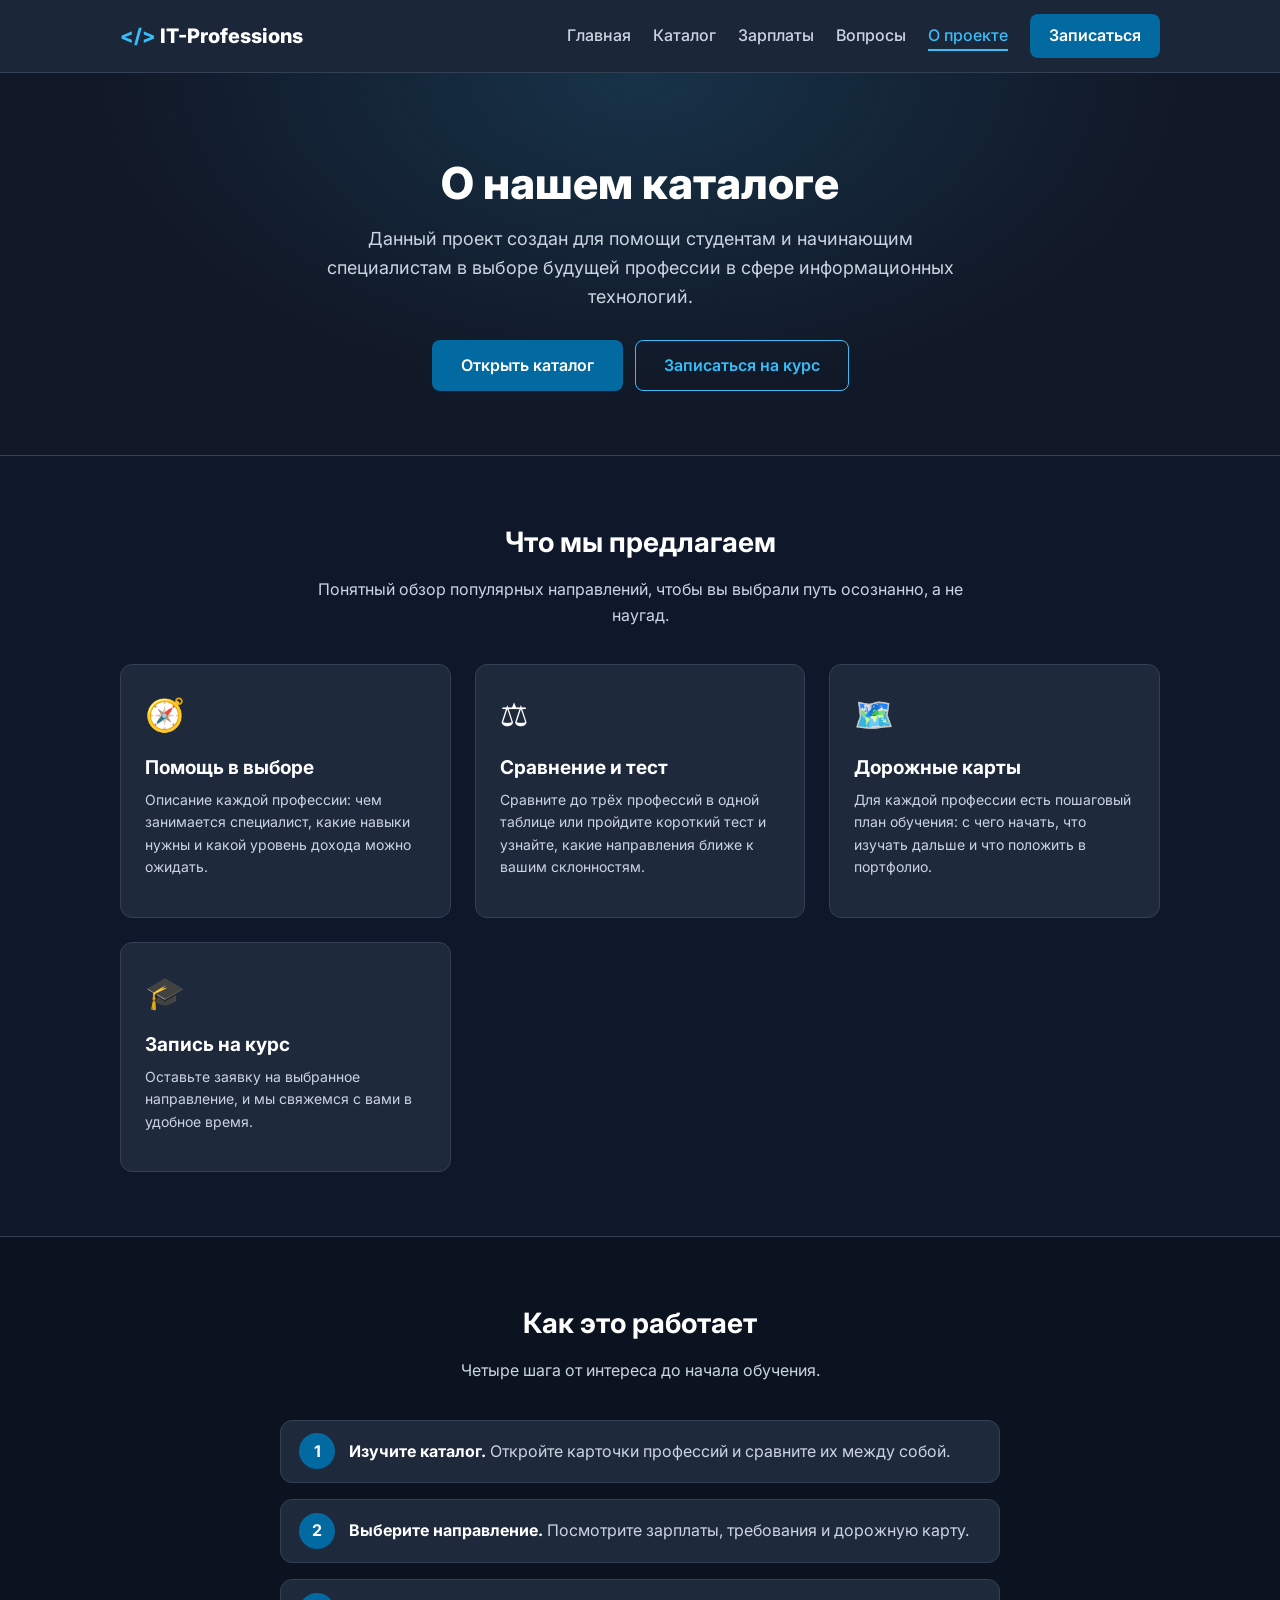
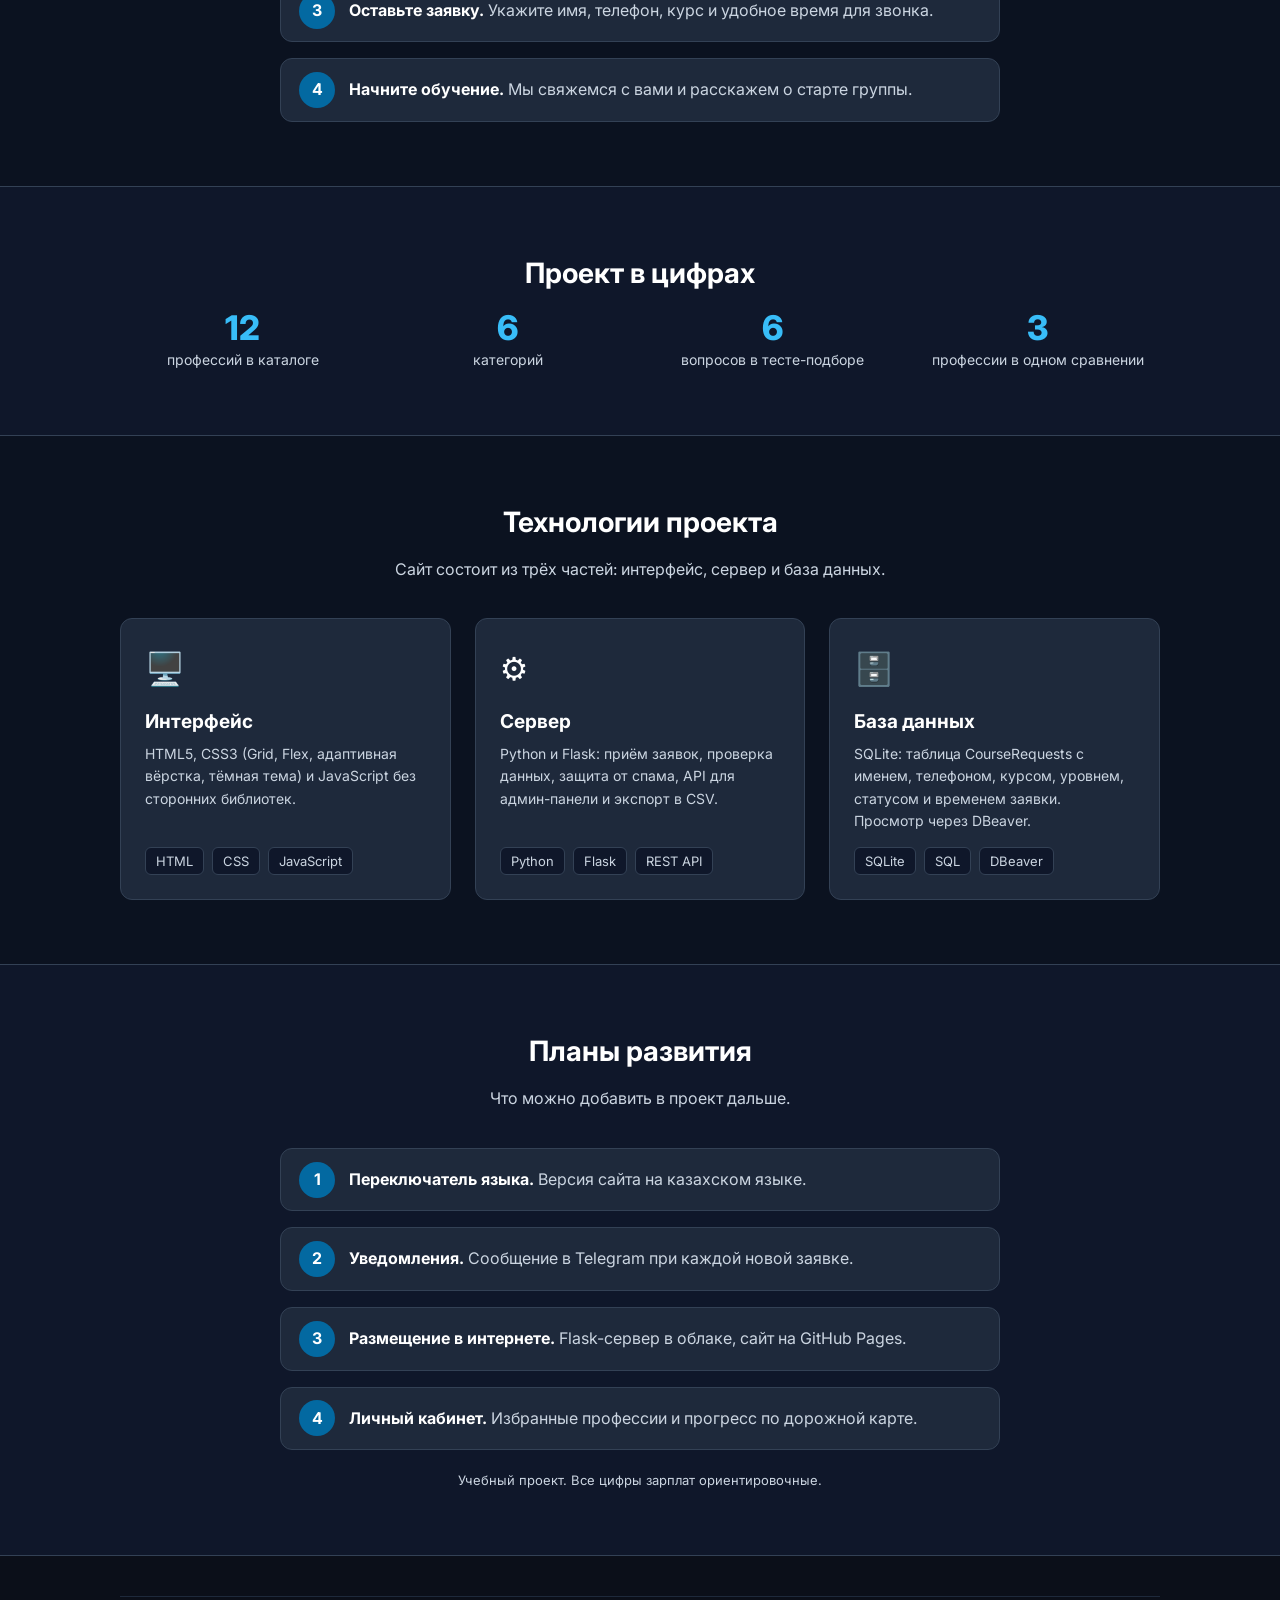
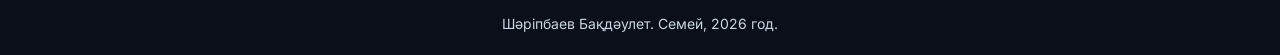
==== about.html @ d16928bb "Initial commit" ====
<!DOCTYPE html>
<html lang="ru">
<head>
  <meta charset="UTF-8">
  <meta name="viewport" content="width=device-width, initial-scale=1.0">
  <meta name="description" content="О проекте IT-Professions: цели, как устроен сайт, используемые технологии и план развития.">
  <meta name="theme-color" content="#0f172a">
  <title>О проекте — IT Professions</title>
  <link rel="stylesheet" href="style.css">
</head>
<body>

  <header class="header">
    <div class="container header__inner">
      <a class="logo" href="index.html">IT-Professions</a>
      <button class="burger" id="burger" aria-label="Открыть меню" aria-expanded="false" aria-controls="nav">☰</button>
      <nav id="nav" aria-label="Основное меню">
        <ul>
          <li><a href="index.html">Главная</a></li>
          <li><a href="index.html#catalog">Каталог</a></li>
          <li><a href="index.html#salaries">Зарплаты</a></li>
          <li><a href="index.html#faq">Вопросы</a></li>
          <li><a href="about.html" class="active">О проекте</a></li>
          <li><a class="button" href="index.html#apply">Записаться</a></li>
        </ul>
      </nav>
    </div>
  </header>

  <section class="hero">
    <div class="container">
      <h1>О нашем каталоге</h1>
      <p>Данный проект создан для помощи студентам и начинающим специалистам в выборе будущей профессии в сфере информационных технологий.</p>
      <div class="hero__actions">
        <a class="button" href="index.html#catalog">Открыть каталог</a>
        <a class="button button--ghost" href="index.html#apply">Записаться на курс</a>
      </div>
    </div>
  </section>

  <section class="section">
    <div class="container">
      <h2>Что мы предлагаем</h2>
      <p class="section__lead">Понятный обзор популярных направлений, чтобы вы выбрали путь осознанно, а не наугад.</p>
      <div class="cards">
        <article class="card card--text">
          <div class="card__icon">🧭</div>
          <h3>Помощь в выборе</h3>
          <p>Описание каждой профессии: чем занимается специалист, какие навыки нужны и какой уровень дохода можно ожидать.</p>
        </article>
        <article class="card card--text">
          <div class="card__icon">⚖️</div>
          <h3>Сравнение и тест</h3>
          <p>Сравните до трёх профессий в одной таблице или пройдите короткий тест и узнайте, какие направления ближе к вашим склонностям.</p>
        </article>
        <article class="card card--text">
          <div class="card__icon">🗺️</div>
          <h3>Дорожные карты</h3>
          <p>Для каждой профессии есть пошаговый план обучения: с чего начать, что изучать дальше и что положить в портфолио.</p>
        </article>
        <article class="card card--text">
          <div class="card__icon">🎓</div>
          <h3>Запись на курс</h3>
          <p>Оставьте заявку на выбранное направление, и мы свяжемся с вами в удобное время.</p>
        </article>
      </div>
    </div>
  </section>

  <section class="section section--alt">
    <div class="container">
      <h2>Как это работает</h2>
      <p class="section__lead">Четыре шага от интереса до начала обучения.</p>
      <ol class="steps">
        <li><strong>Изучите каталог.</strong> Откройте карточки профессий и сравните их между собой.</li>
        <li><strong>Выберите направление.</strong> Посмотрите зарплаты, требования и дорожную карту.</li>
        <li><strong>Оставьте заявку.</strong> Укажите имя, телефон, курс и удобное время для звонка.</li>
        <li><strong>Начните обучение.</strong> Мы свяжемся с вами и расскажем о старте группы.</li>
      </ol>
    </div>
  </section>

  <section class="section">
    <div class="container">
      <h2>Проект в цифрах</h2>
      <div class="stats">
        <div><div class="stat__number" id="aboutProfessions">—</div><div class="stat__label">профессий в каталоге</div></div>
        <div><div class="stat__number" id="aboutCategories">—</div><div class="stat__label">категорий</div></div>
        <div><div class="stat__number">6</div><div class="stat__label">вопросов в тесте-подборе</div></div>
        <div><div class="stat__number">3</div><div class="stat__label">профессии в одном сравнении</div></div>
      </div>
    </div>
  </section>

  <section class="section section--alt">
    <div class="container">
      <h2>Технологии проекта</h2>
      <p class="section__lead">Сайт состоит из трёх частей: интерфейс, сервер и база данных.</p>
      <div class="cards">
        <article class="card card--text">
          <div class="card__icon">🖥️</div>
          <h3>Интерфейс</h3>
          <p>HTML5, CSS3 (Grid, Flex, адаптивная вёрстка, тёмная тема) и JavaScript без сторонних библиотек.</p>
          <div class="tags"><span class="tag">HTML</span><span class="tag">CSS</span><span class="tag">JavaScript</span></div>
        </article>
        <article class="card card--text">
          <div class="card__icon">⚙️</div>
          <h3>Сервер</h3>
          <p>Python и Flask: приём заявок, проверка данных, защита от спама, API для админ-панели и экспорт в CSV.</p>
          <div class="tags"><span class="tag">Python</span><span class="tag">Flask</span><span class="tag">REST API</span></div>
        </article>
        <article class="card card--text">
          <div class="card__icon">🗄️</div>
          <h3>База данных</h3>
          <p>SQLite: таблица CourseRequests с именем, телефоном, курсом, уровнем, статусом и временем заявки. Просмотр через DBeaver.</p>
          <div class="tags"><span class="tag">SQLite</span><span class="tag">SQL</span><span class="tag">DBeaver</span></div>
        </article>
      </div>
    </div>
  </section>

  <section class="section">
    <div class="container">
      <h2>Планы развития</h2>
      <p class="section__lead">Что можно добавить в проект дальше.</p>
      <ol class="steps">
        <li><strong>Переключатель языка.</strong> Версия сайта на казахском языке.</li>
        <li><strong>Уведомления.</strong> Сообщение в Telegram при каждой новой заявке.</li>
        <li><strong>Размещение в интернете.</strong> Flask-сервер в облаке, сайт на GitHub Pages.</li>
        <li><strong>Личный кабинет.</strong> Избранные профессии и прогресс по дорожной карте.</li>
      </ol>
      <p class="note">Учебный проект. Все цифры зарплат ориентировочные.</p>
    </div>
  </section>

  <footer class="footer">
    <div class="container">
      <p>Шәріпбаев Бақдәулет. Семей, 2026 год.</p>
    </div>
  </footer>

  <script src="data.js"></script>
  <script src="script.js"></script>
</body>
</html>
---- style.css ----
@import url('https://fonts.googleapis.com/css2?family=Inter:wght@400;500;600;700;800&display=swap');

* {
  margin: 0;
  padding: 0;
  box-sizing: border-box;
}

:root {
  --bg-main: #0f172a;          /* Тёмный фон */
  --bg-soft: #0b1220;          /* Чередующиеся секции */
  --bg-card: #1e293b;          /* Фон карточек */
  --text-main: #ffffff;
  --text-muted: #cbd5e1;
  --accent: #38bdf8;           /* Голубой акцент */
  --accent-green: #4ade80;
  --accent-yellow: #facc15;
  --accent-btn: #0369a1;
  --accent-btn-hover: #075985;
  --danger: #f87171;
  --border-color: #334155;
  --radius: 12px;
  --shadow: 0 10px 25px -5px rgba(0, 0, 0, 0.45);
}

html {
  scroll-behavior: smooth;
  scroll-padding-top: 84px; /* заголовки не прячутся под шапкой */
}

body {
  font-family: 'Inter', system-ui, -apple-system, 'Segoe UI', sans-serif;
  font-size: 16px;
  line-height: 1.6;
  color: var(--text-main);
  background: var(--bg-main);
}

body.modal-open {
  overflow: hidden;
}

img {
  max-width: 100%;
  display: block;
}

a {
  color: var(--accent);
}

:focus-visible {
  outline: 2px solid var(--accent);
  outline-offset: 2px;
}

.container {
  max-width: 1080px;
  margin: 0 auto;
  padding: 0 20px;
}

.skip-link {
  position: absolute;
  left: -9999px;
  top: 8px;
  background: var(--accent);
  color: #0f172a;
  padding: 8px 14px;
  border-radius: 6px;
  z-index: 2000;
  font-weight: 700;
}

.skip-link:focus {
  left: 8px;
}

/* ---------- ШАПКА ---------- */
.header {
  background: rgba(30, 41, 59, 0.92);
  backdrop-filter: blur(8px);
  border-bottom: 1px solid var(--border-color);
  padding: 14px 0;
  position: sticky;
  top: 0;
  z-index: 100;
}

.header__inner {
  display: flex;
  justify-content: space-between;
  align-items: center;
  gap: 16px;
}

.logo {
  font-size: 20px;
  font-weight: 800;
  color: #ffffff;
  text-decoration: none;
  white-space: nowrap;
}

.logo::before {
  content: "</> ";
  color: var(--accent);
}

.header nav ul {
  display: flex;
  align-items: center;
  gap: 22px;
  list-style: none;
}

.header nav a:not(.button) {
  text-decoration: none;
  color: var(--text-muted);
  font-weight: 500;
  padding-bottom: 4px;
  border-bottom: 2px solid transparent;
  transition: color 0.2s, border-color 0.2s;
}

.header nav a:not(.button):hover,
.header nav a.active {
  color: var(--accent);
  border-color: var(--accent);
}

.header .button {
  padding: 8px 18px;
}

.burger {
  display: none;
  background: none;
  border: 1px solid var(--border-color);
  color: #fff;
  border-radius: 8px;
  width: 42px;
  height: 42px;
  font-size: 22px;
  line-height: 1;
  cursor: pointer;
}

/* ---------- HERO ---------- */
.hero {
  padding: 84px 0 64px 0;
  text-align: center;
  background:
    radial-gradient(ellipse at top, rgba(56, 189, 248, 0.16), transparent 60%),
    #111827;
  border-bottom: 1px solid var(--border-color);
}

.hero h1 {
  font-size: clamp(28px, 5vw, 44px);
  font-weight: 800;
  line-height: 1.2;
  margin-bottom: 16px;
}

.hero p {
  color: var(--text-muted);
  font-size: 18px;
  max-width: 640px;
  margin: 0 auto 28px auto;
}

.hero__actions {
  display: flex;
  gap: 12px;
  justify-content: center;
  flex-wrap: wrap;
}

.hero .stats {
  margin-top: 48px;
}

/* ---------- КНОПКИ ---------- */
.button {
  display: inline-block;
  background: var(--accent-btn);
  color: #ffffff;
  font-weight: 600;
  padding: 12px 28px;
  border-radius: 8px;
  text-decoration: none;
  border: 1px solid transparent;
  cursor: pointer;
  font-size: 16px;
  font-family: inherit;
  transition: background 0.2s, transform 0.15s;
}

.button:hover {
  background: var(--accent-btn-hover);
  transform: translateY(-2px);
}

.button:disabled {
  opacity: 0.6;
  cursor: not-allowed;
  transform: none;
}

.button--ghost {
  background: transparent;
  border-color: var(--accent);
  color: var(--accent);
}

.button--ghost:hover {
  background: rgba(56, 189, 248, 0.12);
}

.button--small {
  padding: 8px 14px;
  font-size: 14px;
}

.button--danger {
  background: #991b1b;
}

.button--danger:hover {
  background: #7f1d1d;
}

/* ---------- СЕКЦИИ ---------- */
.section {
  padding: 64px 0;
}

.section--alt {
  background: var(--bg-soft);
  border-top: 1px solid var(--border-color);
  border-bottom: 1px solid var(--border-color);
}

.section h2 {
  font-size: 28px;
  margin-bottom: 12px;
  text-align: center;
}

.section__lead {
  text-align: center;
  color: var(--text-muted);
  max-width: 660px;
  margin: 0 auto 36px auto;
}

.note {
  text-align: center;
  color: var(--text-muted);
  font-size: 13px;
  margin-top: 20px;
}

/* ---------- ПАНЕЛЬ КАТАЛОГА ---------- */
.toolbar {
  display: grid;
  grid-template-columns: 1fr auto;
  gap: 12px;
  margin-bottom: 16px;
}

.toolbar input[type="search"],
.toolbar select {
  background: var(--bg-card);
  color: #fff;
  border: 1px solid var(--border-color);
  border-radius: 8px;
  padding: 11px 14px;
  font-family: inherit;
  font-size: 16px;
  width: 100%;
}

.chips {
  display: flex;
  flex-wrap: wrap;
  gap: 8px;
  margin-bottom: 24px;
}

.chip {
  background: var(--bg-card);
  color: var(--text-muted);
  border: 1px solid var(--border-color);
  border-radius: 999px;
  padding: 6px 14px;
  font-size: 14px;
  font-family: inherit;
  cursor: pointer;
  transition: all 0.2s;
}

.chip:hover {
  border-color: var(--accent);
  color: #fff;
}

.chip[aria-pressed="true"] {
  background: var(--accent);
  border-color: var(--accent);
  color: #0f172a;
  font-weight: 700;
}

.result-count {
  color: var(--text-muted);
  font-size: 14px;
  margin-bottom: 14px;
}

.empty {
  text-align: center;
  color: var(--text-muted);
  padding: 40px 0;
  grid-column: 1 / -1;
}

/* ---------- КАРТОЧКИ ---------- */
.cards {
  display: grid;
  grid-template-columns: repeat(auto-fill, minmax(260px, 1fr));
  gap: 24px;
}

.card {
  background: var(--bg-card);
  border: 1px solid var(--border-color);
  border-radius: var(--radius);
  overflow: hidden;
  display: flex;
  flex-direction: column;
  transition: transform 0.25s, border-color 0.25s, box-shadow 0.25s;
}

.card:hover {
  transform: translateY(-6px);
  border-color: var(--accent);
  box-shadow: var(--shadow);
}

.card__media {
  height: 160px;
  width: 100%;
  object-fit: cover;
}

.card__media--gen {
  display: flex;
  align-items: center;
  justify-content: center;
  font-size: 60px;
  background:
    radial-gradient(circle at 30% 20%, hsla(var(--hue), 90%, 60%, 0.45), transparent 60%),
    linear-gradient(135deg, hsl(var(--hue), 45%, 22%), hsl(var(--hue), 40%, 12%));
}

.card__body {
  padding: 18px 20px 20px;
  display: flex;
  flex-direction: column;
  flex-grow: 1;
}

.badge {
  display: inline-block;
  align-self: flex-start;
  font-size: 12px;
  font-weight: 600;
  color: var(--accent);
  background: rgba(56, 189, 248, 0.12);
  border: 1px solid rgba(56, 189, 248, 0.35);
  border-radius: 999px;
  padding: 2px 10px;
  margin-bottom: 10px;
}

.card h3 {
  font-size: 19px;
  margin-bottom: 6px;
}

.card p {
  color: var(--text-muted);
  font-size: 14px;
  margin-bottom: 14px;
  flex-grow: 1;
}

.card__meta {
  display: grid;
  gap: 4px;
  font-size: 13px;
  color: var(--text-muted);
  margin-bottom: 14px;
}

.card__meta strong {
  color: var(--accent-green);
}

.card__actions {
  display: flex;
  align-items: center;
  justify-content: space-between;
  gap: 10px;
}

.card-btn {
  background: var(--accent-btn);
  color: #ffffff;
  border: none;
  padding: 9px 16px;
  border-radius: 6px;
  font-weight: 600;
  cursor: pointer;
  font-family: inherit;
  font-size: 14px;
  transition: background 0.2s;
}

.card-btn:hover {
  background: var(--accent-btn-hover);
}

.compare-check {
  display: flex;
  align-items: center;
  gap: 6px;
  font-size: 13px;
  color: var(--text-muted);
  cursor: pointer;
  user-select: none;
}

.compare-check input {
  accent-color: var(--accent);
  width: 16px;
  height: 16px;
}

.dots {
  letter-spacing: 2px;
  color: var(--accent-yellow);
}

/* Панель сравнения */
.compare-bar {
  position: fixed;
  left: 50%;
  bottom: 16px;
  transform: translate(-50%, 140%);
  transition: transform 0.3s;
  z-index: 150;
  background: var(--bg-card);
  border: 1px solid var(--accent);
  border-radius: 14px;
  padding: 10px 14px;
  display: flex;
  align-items: center;
  gap: 12px;
  box-shadow: var(--shadow);
  max-width: calc(100% - 24px);
  flex-wrap: wrap;
  justify-content: center;
}

.compare-bar.show {
  transform: translate(-50%, 0);
}

/* ---------- СТАТИСТИКА ---------- */
.stats {
  display: grid;
  grid-template-columns: repeat(auto-fit, minmax(150px, 1fr));
  gap: 20px;
  text-align: center;
}

.stat__number {
  font-size: 34px;
  font-weight: 800;
  color: var(--accent);
  line-height: 1.2;
}

.stat__label {
  color: var(--text-muted);
  font-size: 14px;
}

/* ---------- ГРАФИК ЗАРПЛАТ ---------- */
.chart {
  max-width: 860px;
  margin: 0 auto;
  display: grid;
  gap: 14px;
}

.chart__row {
  display: grid;
  grid-template-columns: 190px 1fr;
  gap: 14px;
  align-items: center;
}

.chart__name {
  font-weight: 600;
  font-size: 14px;
}

.chart__track {
  position: relative;
  height: 28px;
  background: var(--bg-card);
  border: 1px solid var(--border-color);
  border-radius: 8px;
}

.chart__bar {
  position: absolute;
  top: 3px;
  bottom: 3px;
  border-radius: 6px;
  background: linear-gradient(90deg, #0284c7, var(--accent));
}

.chart__mid {
  position: absolute;
  top: 0;
  bottom: 0;
  width: 3px;
  background: var(--accent-yellow);
  border-radius: 2px;
}

.chart__values {
  grid-column: 2;
  font-size: 12px;
  color: var(--text-muted);
  margin-top: -8px;
}

.legend {
  display: flex;
  gap: 18px;
  justify-content: center;
  flex-wrap: wrap;
  font-size: 13px;
  color: var(--text-muted);
  margin-bottom: 22px;
}

.legend i {
  display: inline-block;
  width: 22px;
  height: 10px;
  border-radius: 3px;
  vertical-align: middle;
  margin-right: 6px;
  background: linear-gradient(90deg, #0284c7, var(--accent));
}

.legend i.mid {
  width: 4px;
  height: 14px;
  background: var(--accent-yellow);
}

/* ---------- ТЕКСТОВЫЕ КАРТОЧКИ, ШАГИ ---------- */
.card--text {
  padding: 24px;
}

.card__icon {
  font-size: 32px;
  margin-bottom: 12px;
}

.steps {
  list-style: none;
  counter-reset: step;
  display: grid;
  gap: 16px;
  max-width: 720px;
  margin: 0 auto;
}

.steps li {
  counter-increment: step;
  background: var(--bg-card);
  border: 1px solid var(--border-color);
  border-radius: var(--radius);
  padding: 18px 20px 18px 68px;
  position: relative;
  color: var(--text-muted);
}

.steps li::before {
  content: counter(step);
  position: absolute;
  left: 18px;
  top: 50%;
  transform: translateY(-50%);
  width: 36px;
  height: 36px;
  border-radius: 50%;
  background: var(--accent-btn);
  color: #fff;
  font-weight: 700;
  display: flex;
  align-items: center;
  justify-content: center;
}

.steps strong {
  color: #fff;
}

/* ---------- ТЕСТ-ПОДБОР ---------- */
.cta-box {
  max-width: 760px;
  margin: 0 auto;
  text-align: center;
  background: linear-gradient(135deg, rgba(56, 189, 248, 0.14), rgba(74, 222, 128, 0.08));
  border: 1px solid var(--border-color);
  border-radius: 18px;
  padding: 36px 24px;
}

.cta-box h2 {
  margin-bottom: 10px;
}

.cta-box p {
  color: var(--text-muted);
  margin-bottom: 20px;
}

.progress {
  height: 6px;
  background: var(--border-color);
  border-radius: 999px;
  overflow: hidden;
  margin-bottom: 20px;
}

.progress span {
  display: block;
  height: 100%;
  background: var(--accent);
  transition: width 0.3s;
}

.quiz-options {
  display: grid;
  gap: 10px;
  margin-top: 16px;
}

.quiz-option {
  text-align: left;
  background: var(--bg-main);
  color: #fff;
  border: 1px solid var(--border-color);
  border-radius: 10px;
  padding: 14px 16px;
  font-family: inherit;
  font-size: 16px;
  cursor: pointer;
  transition: border-color 0.2s, background 0.2s;
}

.quiz-option:hover {
  border-color: var(--accent);
  background: rgba(56, 189, 248, 0.08);
}

.result-item {
  background: var(--bg-main);
  border: 1px solid var(--border-color);
  border-radius: 12px;
  padding: 14px 16px;
  margin-top: 12px;
}

.result-item__top {
  display: flex;
  justify-content: space-between;
  align-items: center;
  gap: 10px;
  font-weight: 700;
  margin-bottom: 8px;
}

/* ---------- ФОРМА ---------- */
.form {
  max-width: 560px;
  margin: 0 auto;
  background: var(--bg-card);
  border: 1px solid var(--border-color);
  border-radius: 16px;
  padding: 28px;
  display: grid;
  gap: 16px;
}

.form__row {
  display: grid;
  grid-template-columns: 1fr 1fr;
  gap: 16px;
}

.form label {
  display: grid;
  gap: 6px;
  font-weight: 500;
  font-size: 15px;
}

.form label small {
  color: var(--text-muted);
  font-weight: 400;
}

.form input,
.form select,
.form textarea {
  width: 100%;
  background: var(--bg-main);
  color: #fff;
  border: 1px solid var(--border-color);
  border-radius: 8px;
  padding: 12px 14px;
  font-family: inherit;
  font-size: 16px;
  transition: border-color 0.2s;
}

.form textarea {
  resize: vertical;
  min-height: 90px;
}

.form input:focus,
.form select:focus,
.form textarea:focus {
  border-color: var(--accent);
}

.form input.invalid,
.form select.invalid {
  border-color: var(--danger);
}

.field-error {
  color: var(--danger);
  font-size: 13px;
  min-height: 0;
}

.form .check {
  display: flex;
  align-items: flex-start;
  gap: 10px;
  font-weight: 400;
  font-size: 14px;
  color: var(--text-muted);
}

.form .check input {
  width: 18px;
  height: 18px;
  margin-top: 3px;
  accent-color: var(--accent);
  flex-shrink: 0;
}

.form .hp {
  position: absolute;
  left: -9999px;
  opacity: 0;
  height: 0;
  width: 0;
}

.form-status {
  min-height: 24px;
  text-align: center;
  font-weight: 600;
}

.form-status.success { color: var(--accent-green); }
.form-status.error { color: var(--danger); }

/* ---------- FAQ ---------- */
.faq {
  max-width: 760px;
  margin: 0 auto;
  display: grid;
  gap: 12px;
}

.faq details {
  background: var(--bg-card);
  border: 1px solid var(--border-color);
  border-radius: var(--radius);
  padding: 0 20px;
}

.faq summary {
  cursor: pointer;
  font-weight: 600;
  padding: 16px 0;
  list-style: none;
  display: flex;
  justify-content: space-between;
  gap: 12px;
}

.faq summary::-webkit-details-marker {
  display: none;
}

.faq summary::after {
  content: "+";
  color: var(--accent);
  font-size: 22px;
  line-height: 1;
}

.faq details[open] summary::after {
  content: "−";
}

.faq details p {
  color: var(--text-muted);
  padding-bottom: 16px;
}

/* ---------- ОКНА (dialog) ---------- */
dialog.modal {
  border: 2px solid var(--accent);
  border-radius: 16px;
  background: var(--bg-card);
  color: #ffffff;
  padding: 0;
  width: min(760px, calc(100% - 24px));
  max-height: calc(100vh - 24px);
  margin: auto;
  overflow: hidden;
  box-shadow: var(--shadow);
}

dialog.modal[open] {
  display: flex;
  flex-direction: column;
  animation: slideUp 0.25s ease;
}

dialog.modal--wide {
  width: min(980px, calc(100% - 24px));
}

dialog.modal::backdrop {
  background: rgba(0, 0, 0, 0.75);
}

.modal__body {
  padding: 28px;
  overflow-y: auto;
}

.close-btn {
  position: absolute;
  top: 10px;
  right: 14px;
  z-index: 2;
  color: #ffffff;
  font-size: 30px;
  background: none;
  border: none;
  line-height: 1;
  cursor: pointer;
  transition: color 0.2s;
}

.close-btn:hover {
  color: var(--accent);
}

.modal__head {
  display: flex;
  gap: 14px;
  align-items: center;
  padding-right: 30px;
  margin-bottom: 14px;
}

.modal__icon {
  font-size: 40px;
}

.modal h2 {
  text-align: left;
  margin: 0;
  font-size: 26px;
}

.modal-subtitle {
  color: var(--accent);
  font-size: 15px;
  font-weight: 600;
}

.modal h4 {
  margin-top: 18px;
  margin-bottom: 8px;
  font-size: 16px;
}

.modal ul,
.modal ol {
  padding-left: 22px;
  color: #f1f5f9;
  font-size: 15px;
  margin-bottom: 8px;
}

.modal li {
  margin-bottom: 3px;
}

.modal__desc {
  color: var(--text-muted);
  margin-bottom: 6px;
}

.grid-2 {
  display: grid;
  grid-template-columns: 1fr 1fr;
  gap: 8px 28px;
}

.tags {
  display: flex;
  flex-wrap: wrap;
  gap: 8px;
}

.tag {
  background: var(--bg-main);
  border: 1px solid var(--border-color);
  border-radius: 6px;
  padding: 3px 10px;
  font-size: 13px;
  color: var(--text-muted);
}

.salary {
  font-size: 20px;
  font-weight: 800;
  color: var(--accent-green);
}

.salary-table {
  display: grid;
  grid-template-columns: repeat(3, 1fr);
  gap: 10px;
  margin-top: 8px;
}

.salary-table div {
  background: var(--bg-main);
  border: 1px solid var(--border-color);
  border-radius: 10px;
  padding: 10px 12px;
  text-align: center;
}

.salary-table span {
  display: block;
  font-size: 12px;
  color: var(--text-muted);
}

.salary-table b {
  color: var(--accent-green);
  font-size: 15px;
}

.facts {
  display: grid;
  grid-template-columns: repeat(auto-fit, minmax(150px, 1fr));
  gap: 10px;
  margin-top: 6px;
}

.facts div {
  background: var(--bg-main);
  border: 1px solid var(--border-color);
  border-radius: 10px;
  padding: 10px 12px;
  font-size: 14px;
}

.facts span {
  display: block;
  font-size: 12px;
  color: var(--text-muted);
}

.modal__actions {
  display: flex;
  gap: 10px;
  flex-wrap: wrap;
  margin-top: 22px;
}

/* Таблица сравнения */
.table-wrap {
  overflow-x: auto;
}

table.table {
  width: 100%;
  border-collapse: collapse;
  font-size: 14px;
}

.table th,
.table td {
  text-align: left;
  vertical-align: top;
  padding: 10px 12px;
  border-bottom: 1px solid var(--border-color);
}

.table thead th {
  color: #fff;
  background: var(--bg-main);
  white-space: nowrap;
}

.table tbody th {
  color: var(--text-muted);
  font-weight: 500;
  white-space: nowrap;
}

.table ul {
  padding-left: 16px;
  margin: 0;
}

/* ---------- ФУТЕР ---------- */
.footer {
  background: #0b0f19;
  border-top: 1px solid var(--border-color);
  color: var(--text-muted);
  padding: 40px 0 20px 0;
}

.footer__contacts {
  display: flex;
  justify-content: space-around;
  margin-bottom: 24px;
  flex-wrap: wrap;
  gap: 16px;
}

.footer__contacts div h4 {
  color: #ffffff;
  margin-bottom: 6px;
}

.footer a {
  color: var(--accent);
  text-decoration: none;
}

.footer a:hover {
  text-decoration: underline;
}

.footer__bottom,
.footer .container > p {
  text-align: center;
  border-top: 1px solid #1e293b;
  padding-top: 16px;
  font-size: 14px;
}

.to-top {
  position: fixed;
  right: 18px;
  bottom: 18px;
  width: 44px;
  height: 44px;
  border-radius: 50%;
  border: 1px solid var(--accent);
  background: var(--bg-card);
  color: var(--accent);
  font-size: 20px;
  cursor: pointer;
  display: none;
  z-index: 140;
}

.to-top.show {
  display: block;
}

/* ---------- АДМИН-ПАНЕЛЬ ---------- */
.admin-bar {
  display: grid;
  grid-template-columns: 1fr 1fr auto;
  gap: 12px;
  align-items: end;
  margin-bottom: 20px;
}

.admin-bar label {
  display: grid;
  gap: 6px;
  font-size: 14px;
  color: var(--text-muted);
}

.admin-bar input,
.filters input,
.filters select,
.status-select {
  background: var(--bg-card);
  color: #fff;
  border: 1px solid var(--border-color);
  border-radius: 8px;
  padding: 10px 12px;
  font-family: inherit;
  font-size: 15px;
  width: 100%;
}

.filters {
  display: grid;
  grid-template-columns: 2fr 1fr 1fr auto;
  gap: 12px;
  margin: 24px 0 14px;
}

.status-select {
  padding: 6px 8px;
  font-size: 13px;
  width: auto;
}

.tile {
  background: var(--bg-card);
  border: 1px solid var(--border-color);
  border-radius: var(--radius);
  padding: 18px;
  text-align: center;
}

.bars {
  display: grid;
  gap: 8px;
  margin-top: 8px;
}

.bar-row {
  display: grid;
  grid-template-columns: 170px 1fr 36px;
  gap: 10px;
  align-items: center;
  font-size: 14px;
}

.bar-row i {
  display: block;
  height: 12px;
  border-radius: 6px;
  background: var(--accent);
  min-width: 4px;
}

.spark {
  display: flex;
  align-items: flex-end;
  gap: 4px;
  height: 90px;
  margin-top: 8px;
}

.spark span {
  flex: 1;
  background: var(--accent);
  border-radius: 3px 3px 0 0;
  min-height: 3px;
  position: relative;
}

.pill {
  display: inline-block;
  padding: 2px 10px;
  border-radius: 999px;
  font-size: 12px;
  font-weight: 700;
}

.pill--new { background: rgba(56, 189, 248, 0.18); color: var(--accent); }
.pill--contacted { background: rgba(250, 204, 21, 0.18); color: var(--accent-yellow); }
.pill--enrolled { background: rgba(74, 222, 128, 0.18); color: var(--accent-green); }
.pill--rejected { background: rgba(248, 113, 113, 0.18); color: var(--danger); }

/* ---------- АНИМАЦИИ ---------- */
@keyframes slideUp {
  from { opacity: 0; transform: translateY(20px); }
  to   { opacity: 1; transform: translateY(0); }
}

@media (prefers-reduced-motion: reduce) {
  *, *::before, *::after {
    animation: none !important;
    transition: none !important;
    scroll-behavior: auto !important;
  }
}

/* ---------- АДАПТИВНОСТЬ ---------- */
@media (max-width: 820px) {
  .burger { display: block; }

  .header nav {
    display: none;
    position: absolute;
    left: 0;
    right: 0;
    top: 100%;
    background: var(--bg-card);
    border-bottom: 1px solid var(--border-color);
    padding: 12px 20px 18px;
  }

  .header nav.open { display: block; }

  .header nav ul {
    flex-direction: column;
    align-items: flex-start;
    gap: 14px;
  }

  .hero { padding: 56px 0 44px 0; }
  .section { padding: 44px 0; }
  .stats { grid-template-columns: repeat(2, minmax(0, 1fr)); gap: 16px; }
  .stat__number { font-size: 24px; }
  .toolbar { grid-template-columns: 1fr; }
  .grid-2,
  .form__row { grid-template-columns: 1fr; }
  .salary-table { grid-template-columns: 1fr; }
  .chart__row { grid-template-columns: 1fr; gap: 6px; }
  .chart__values { grid-column: 1; margin-top: 0; }
  .footer__contacts { flex-direction: column; text-align: center; }
  .modal__body { padding: 22px 18px; }
  .admin-bar,
  .filters { grid-template-columns: 1fr; }
  .bar-row { grid-template-columns: 110px 1fr 30px; }
}
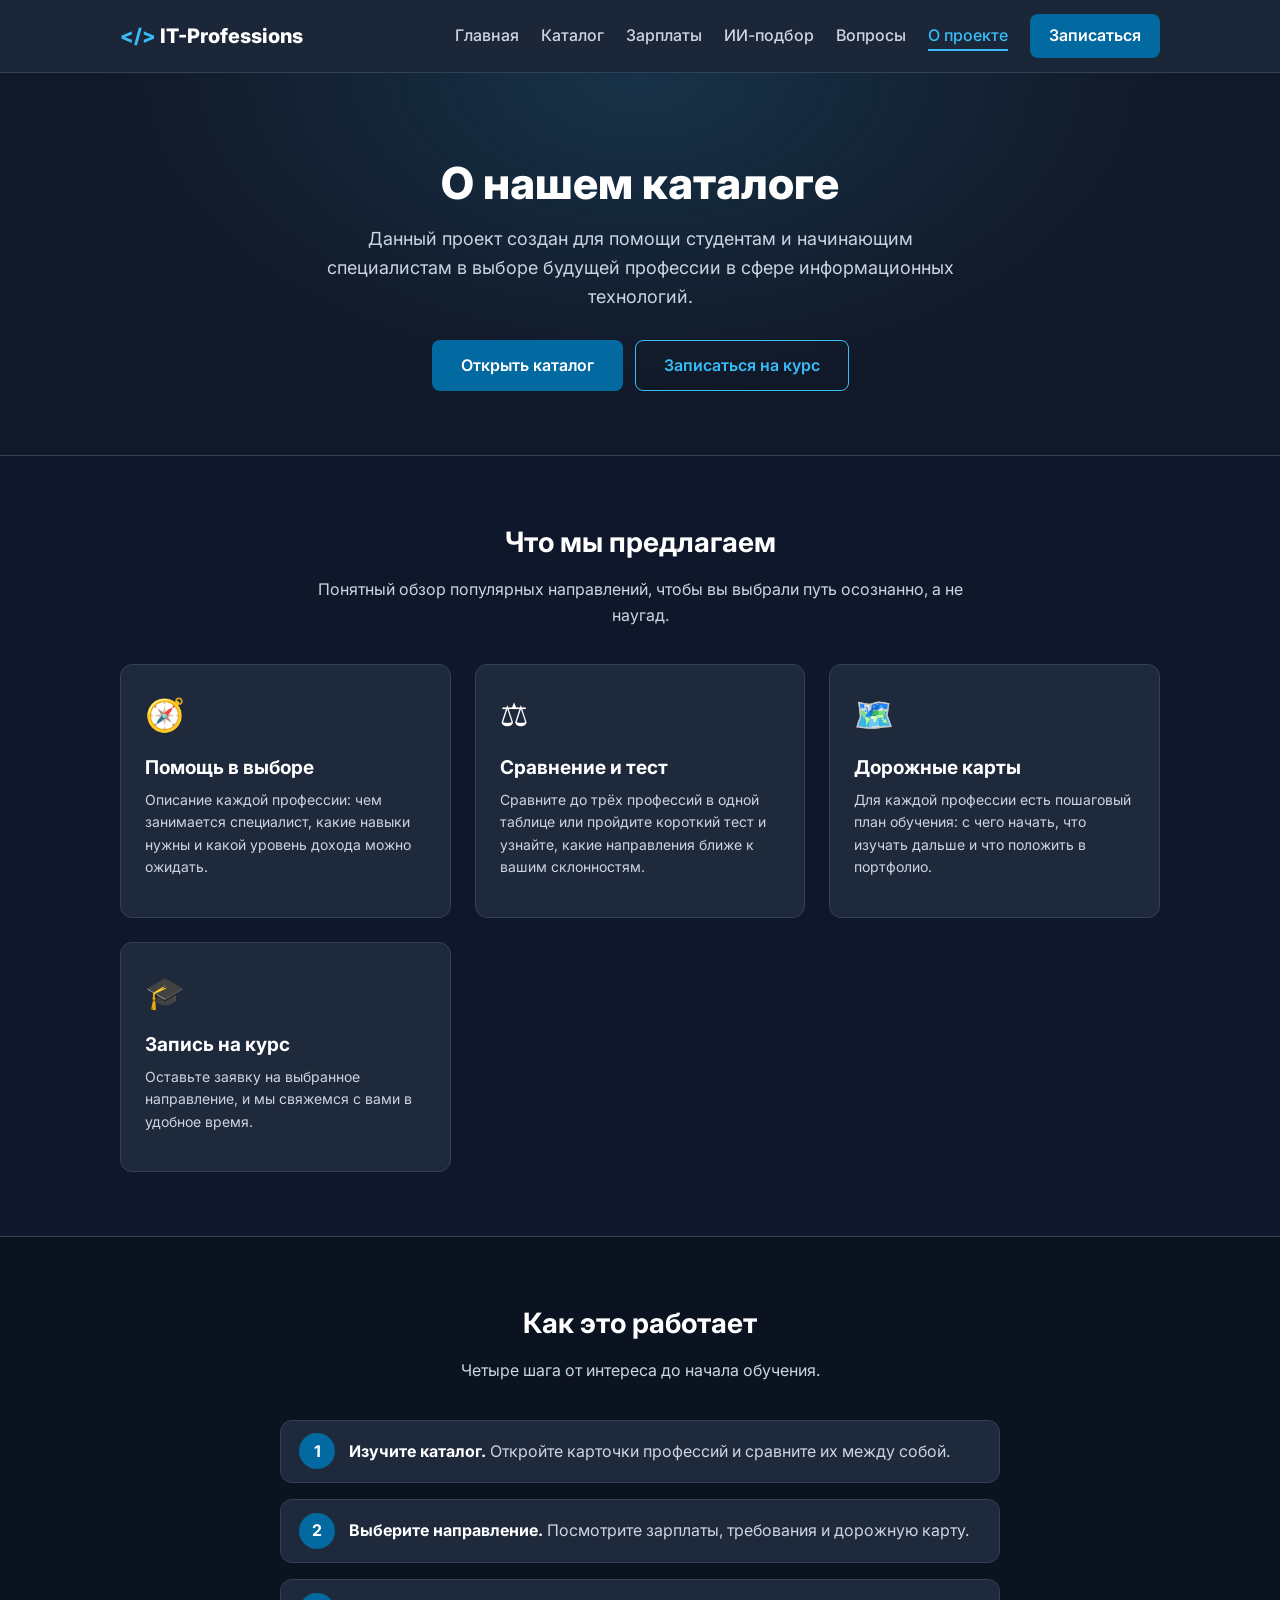
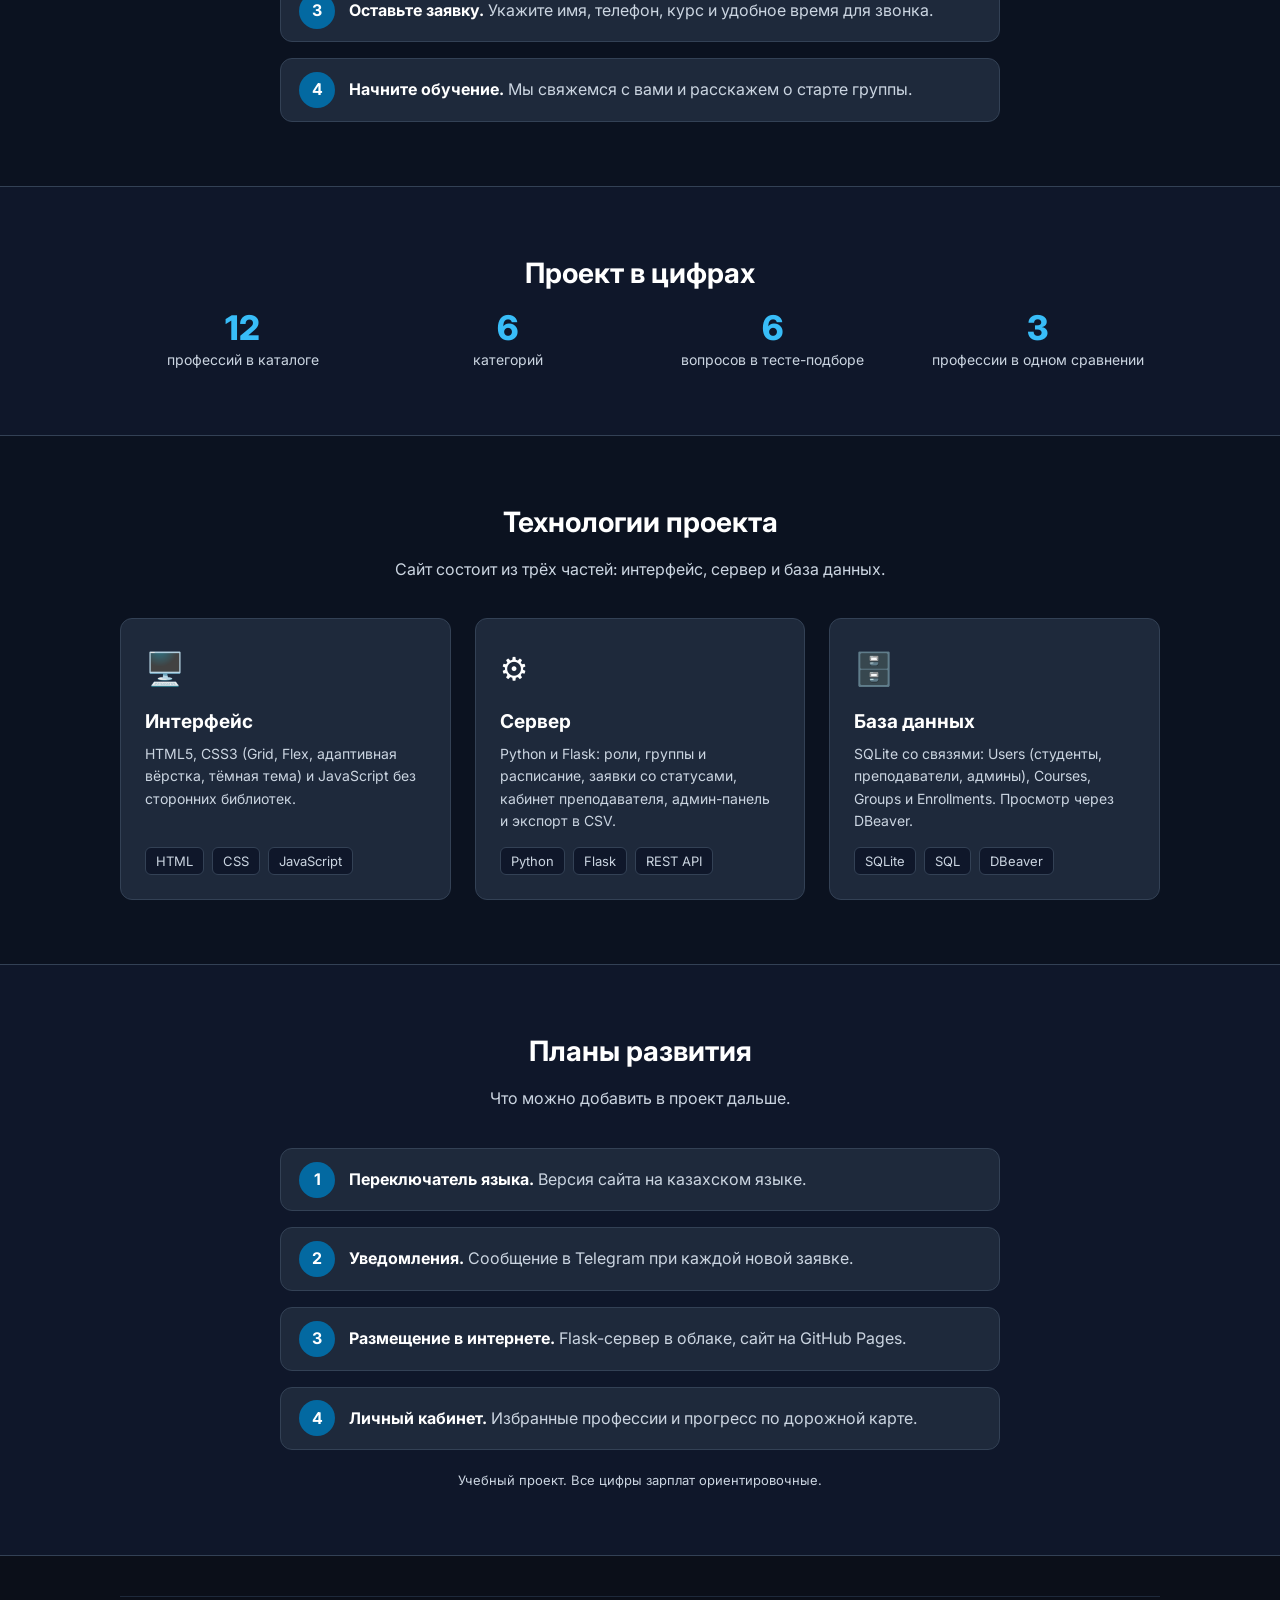
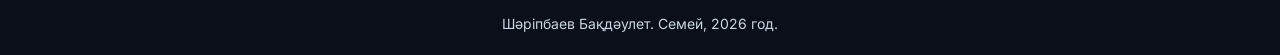
==== commit c34b47b1: "Update IT-Academy project: remove analytics, update AI and prices" ====
--- a/about.html
+++ b/about.html
@@ -19,6 +19,7 @@
           <li><a href="index.html">Главная</a></li>
           <li><a href="index.html#catalog">Каталог</a></li>
           <li><a href="index.html#salaries">Зарплаты</a></li>
+          <li><a href="index.html#ai-helper">ИИ-подбор</a></li>
           <li><a href="index.html#faq">Вопросы</a></li>
           <li><a href="about.html" class="active">О проекте</a></li>
           <li><a class="button" href="index.html#apply">Записаться</a></li>
@@ -106,13 +107,13 @@
         <article class="card card--text">
           <div class="card__icon">⚙️</div>
           <h3>Сервер</h3>
-          <p>Python и Flask: приём заявок, проверка данных, защита от спама, API для админ-панели и экспорт в CSV.</p>
+          <p>Python и Flask: роли, группы и расписание, заявки со статусами, кабинет преподавателя, админ-панель и экспорт в CSV.</p>
           <div class="tags"><span class="tag">Python</span><span class="tag">Flask</span><span class="tag">REST API</span></div>
         </article>
         <article class="card card--text">
           <div class="card__icon">🗄️</div>
           <h3>База данных</h3>
-          <p>SQLite: таблица CourseRequests с именем, телефоном, курсом, уровнем, статусом и временем заявки. Просмотр через DBeaver.</p>
+          <p>SQLite со связями: Users (студенты, преподаватели, админы), Courses, Groups и Enrollments. Просмотр через DBeaver.</p>
           <div class="tags"><span class="tag">SQLite</span><span class="tag">SQL</span><span class="tag">DBeaver</span></div>
         </article>
       </div>
@@ -140,6 +141,7 @@
   </footer>
 
   <script src="data.js"></script>
+  <script src="auth.js"></script>
   <script src="script.js"></script>
 </body>
 </html>
--- a/style.css
+++ b/style.css
@@ -1153,7 +1153,7 @@
 
 .filters {
   display: grid;
-  grid-template-columns: 2fr 1fr 1fr auto;
+  grid-template-columns: 2fr 1fr 1fr 1fr auto;
   gap: 12px;
   margin: 24px 0 14px;
 }
@@ -1276,3 +1276,157 @@
   .filters { grid-template-columns: 1fr; }
   .bar-row { grid-template-columns: 110px 1fr 30px; }
 }
+
+
+/* ---------- ВЫБОР УРОВНЯ ---------- */
+.levels {
+  display: grid;
+  grid-template-columns: repeat(auto-fit, minmax(240px, 1fr));
+  gap: 20px;
+  max-width: 900px;
+  margin: 0 auto;
+}
+
+.level-card {
+  display: grid;
+  gap: 8px;
+  text-align: left;
+  background: var(--bg-card);
+  color: var(--text-muted);
+  border: 1px solid var(--border-color);
+  border-radius: var(--radius);
+  padding: 22px;
+  font-family: inherit;
+  font-size: 14px;
+  cursor: pointer;
+  transition: transform 0.2s, border-color 0.2s;
+}
+
+.level-card strong { color: #fff; font-size: 18px; }
+.level-card__tag { color: var(--accent); font-size: 12px; font-weight: 700; text-transform: uppercase; letter-spacing: 0.06em; }
+.level-card:hover { transform: translateY(-4px); border-color: var(--accent); }
+.level-card[aria-pressed="true"] { border-color: var(--accent); box-shadow: 0 0 0 2px rgba(56, 189, 248, 0.35); }
+
+
+/* ---------- ВХОД / РЕГИСТРАЦИЯ ---------- */
+.tabs { display: flex; gap: 8px; justify-content: center; margin-bottom: 18px; }
+.tab {
+  background: var(--bg-card); color: var(--text-muted); border: 1px solid var(--border-color);
+  border-radius: 999px; padding: 8px 20px; font-family: inherit; font-size: 15px; cursor: pointer;
+}
+.tab[aria-selected="true"] { background: var(--accent); border-color: var(--accent); color: #0f172a; font-weight: 700; }
+code { font-family: ui-monospace, Consolas, monospace; font-size: 0.92em; }
+
+[hidden] { display: none !important; }
+
+
+/* ---------- ЦЕНЫ, ГРУППЫ, РОЛИ (IT-Academy) ---------- */
+.price { color: var(--accent-green); font-weight: 700; }
+.muted { color: var(--text-muted); }
+
+.group-list { display: grid; gap: 10px; margin-top: 8px; }
+.group-row {
+  display: flex; justify-content: space-between; align-items: center; gap: 12px;
+  background: var(--bg-main); border: 1px solid var(--border-color); border-radius: 10px; padding: 10px 14px;
+}
+.group-row span { display: block; font-size: 13px; color: var(--text-muted); }
+
+.pill--pending { background: rgba(250, 204, 21, 0.18); color: var(--accent-yellow); }
+.pill--approved { background: rgba(74, 222, 128, 0.18); color: var(--accent-green); }
+
+.login-notice {
+  max-width: 560px; margin: 0 auto 16px; padding: 12px 16px; text-align: center;
+  background: rgba(250, 204, 21, 0.1); border: 1px solid rgba(250, 204, 21, 0.4); border-radius: var(--radius);
+}
+
+/* панели и формы в админке / кабинете преподавателя */
+.panel { background: var(--bg-card); border: 1px solid var(--border-color); border-radius: var(--radius); padding: 20px; margin-bottom: 24px; }
+.panel h3 { margin-bottom: 12px; font-size: 18px; }
+.panel-form { display: grid; grid-template-columns: repeat(auto-fit, minmax(190px, 1fr)); gap: 12px; align-items: end; }
+.panel-form label { display: grid; gap: 6px; font-size: 14px; color: var(--text-muted); }
+.panel-form input, .panel-form select, .panel-form textarea {
+  background: var(--bg-main); color: #fff; border: 1px solid var(--border-color); border-radius: 8px;
+  padding: 10px 12px; font-family: inherit; font-size: 15px; width: 100%;
+}
+.panel-form .wide { grid-column: 1 / -1; }
+.row-actions { display: flex; gap: 8px; flex-wrap: wrap; }
+.tabs--left { justify-content: flex-start; flex-wrap: wrap; }
+.group-card { background: var(--bg-card); border: 1px solid var(--border-color); border-radius: var(--radius); padding: 20px; margin-bottom: 24px; }
+.group-card__head { display: flex; justify-content: space-between; gap: 12px; flex-wrap: wrap; margin-bottom: 4px; }
+.group-card h3 { margin: 0; }
+.table td small { color: var(--text-muted); display: block; }
+.tile { overflow: hidden; }
+.tile .stat__number { font-size: clamp(22px, 2.6vw, 30px); overflow-wrap: anywhere; }
+#msg { margin-bottom: 14px; }
+
+/* ---------- Расписание преподавателя / «Мои курсы» ---------- */
+.week { display: grid; grid-template-columns: repeat(7, minmax(0, 1fr)); gap: 8px; }
+.week__day { background: var(--bg-main); border: 1px solid var(--border-color); border-radius: 10px; padding: 10px; min-height: 90px; }
+.week__day h4 { font-size: 13px; color: var(--text-muted); margin-bottom: 8px; }
+.week__day--on h4 { color: var(--accent); }
+.week__item { display: block; background: rgba(56, 189, 248, 0.12); border-left: 3px solid var(--accent); border-radius: 6px; padding: 4px 8px; margin-bottom: 6px; font-size: 13px; color: #fff; text-decoration: none; }
+.week__item b { display: block; color: var(--accent); }
+.course-card { background: var(--bg-card); border: 1px solid var(--accent-green); border-radius: var(--radius); padding: 20px; }
+.course-card h3 { margin-bottom: 4px; }
+@media (max-width: 820px) { .week { grid-template-columns: 1fr 1fr; } }
+/* Админ панельдегі select және input өрістерінің түсін қараңғы дизайнға сәйкестендіру */
+.panel-form select, 
+.panel-form input[type="date"], 
+.panel-form input[type="number"], 
+.panel-form input[type="text"],
+.filters select {
+  background-color: #1a2234 !important;
+  color: #ffffff !important;
+  border-color: #2e3b55 !important;
+}
+
+/* Ашылмалы тізім option элементтерінің фоны */
+.panel-form select option {
+  background-color: #1a2234 !important;
+  color: #ffffff !important;
+}
+
+/* ---------- Оплата, внешние курсы ---------- */
+.pill--paid { background: rgba(74, 222, 128, 0.18); color: var(--accent-green); }
+.pill--unpaid { background: rgba(248, 113, 113, 0.18); color: var(--danger); }
+.pill--payment-pending { background: rgba(250, 204, 21, 0.18); color: var(--accent-yellow); }
+.platform-note { max-width: 560px; margin: 0 auto 16px; padding: 12px 16px; text-align: center; color: var(--text-muted);
+  background: rgba(74, 222, 128, 0.08); border: 1px solid rgba(74, 222, 128, 0.35); border-radius: var(--radius); font-size: 14px; }
+
+/* ---------- Аналитика ---------- */
+.hero--compact { padding: 56px 0 44px; }
+
+/* ---------- ИИ-подбор ---------- */
+.ai-box textarea { min-height: 110px; }
+.ai-meta { text-align: right; color: var(--text-muted); font-size: 12px; margin-top: -8px; }
+.ai-examples { display: flex; flex-wrap: wrap; gap: 8px; }
+#aiResults .result-item { margin-top: 12px; }
+#aiResults .note { text-align: left; }
+.ai-loader { width: 100%; }
+.ai-loader[hidden] { display: none; }
+.ai-loader progress { width: 100%; height: 8px; accent-color: var(--accent); }
+.ai-box button[type="submit"] { width: 100%; }
+.ai-box, .ai-box * { min-width: 0; overflow-wrap: anywhere; }
+#aiError[hidden] { display: none; }
+@media (max-width: 400px) {
+  .form { padding: 18px 14px; }
+  .ai-examples .chip { font-size: 13px; padding: 6px 10px; }
+}
+
+/* Шапка: пунктов меню много, на ноутбуках 821–1180 px делаем компактнее, чтобы не появлялась горизонтальная прокрутка */
+@media (min-width: 821px) and (max-width: 1180px) {
+  .header nav ul { gap: 12px; }
+  .header nav a:not(.button) { font-size: 14px; }
+  .header .button { padding: 8px 12px; font-size: 14px; }
+  .logo { font-size: 18px; }
+}
+@media (min-width: 821px) and (max-width: 1000px) {
+  .burger { display: block; }
+  .header nav { display: none; position: absolute; left: 0; right: 0; top: 100%; background: var(--bg-card); border-bottom: 1px solid var(--border-color); padding: 12px 20px 18px; }
+  .header nav.open { display: block; }
+  .header nav ul { flex-direction: column; align-items: flex-start; gap: 14px; }
+}
+
+/* Крупные цифры в блоках статистики не должны выталкивать страницу за край экрана (360 px и ниже) */
+.stat__number { font-size: clamp(19px, 3.4vw, 34px); overflow-wrap: anywhere; }
+.stat__label { overflow-wrap: anywhere; }
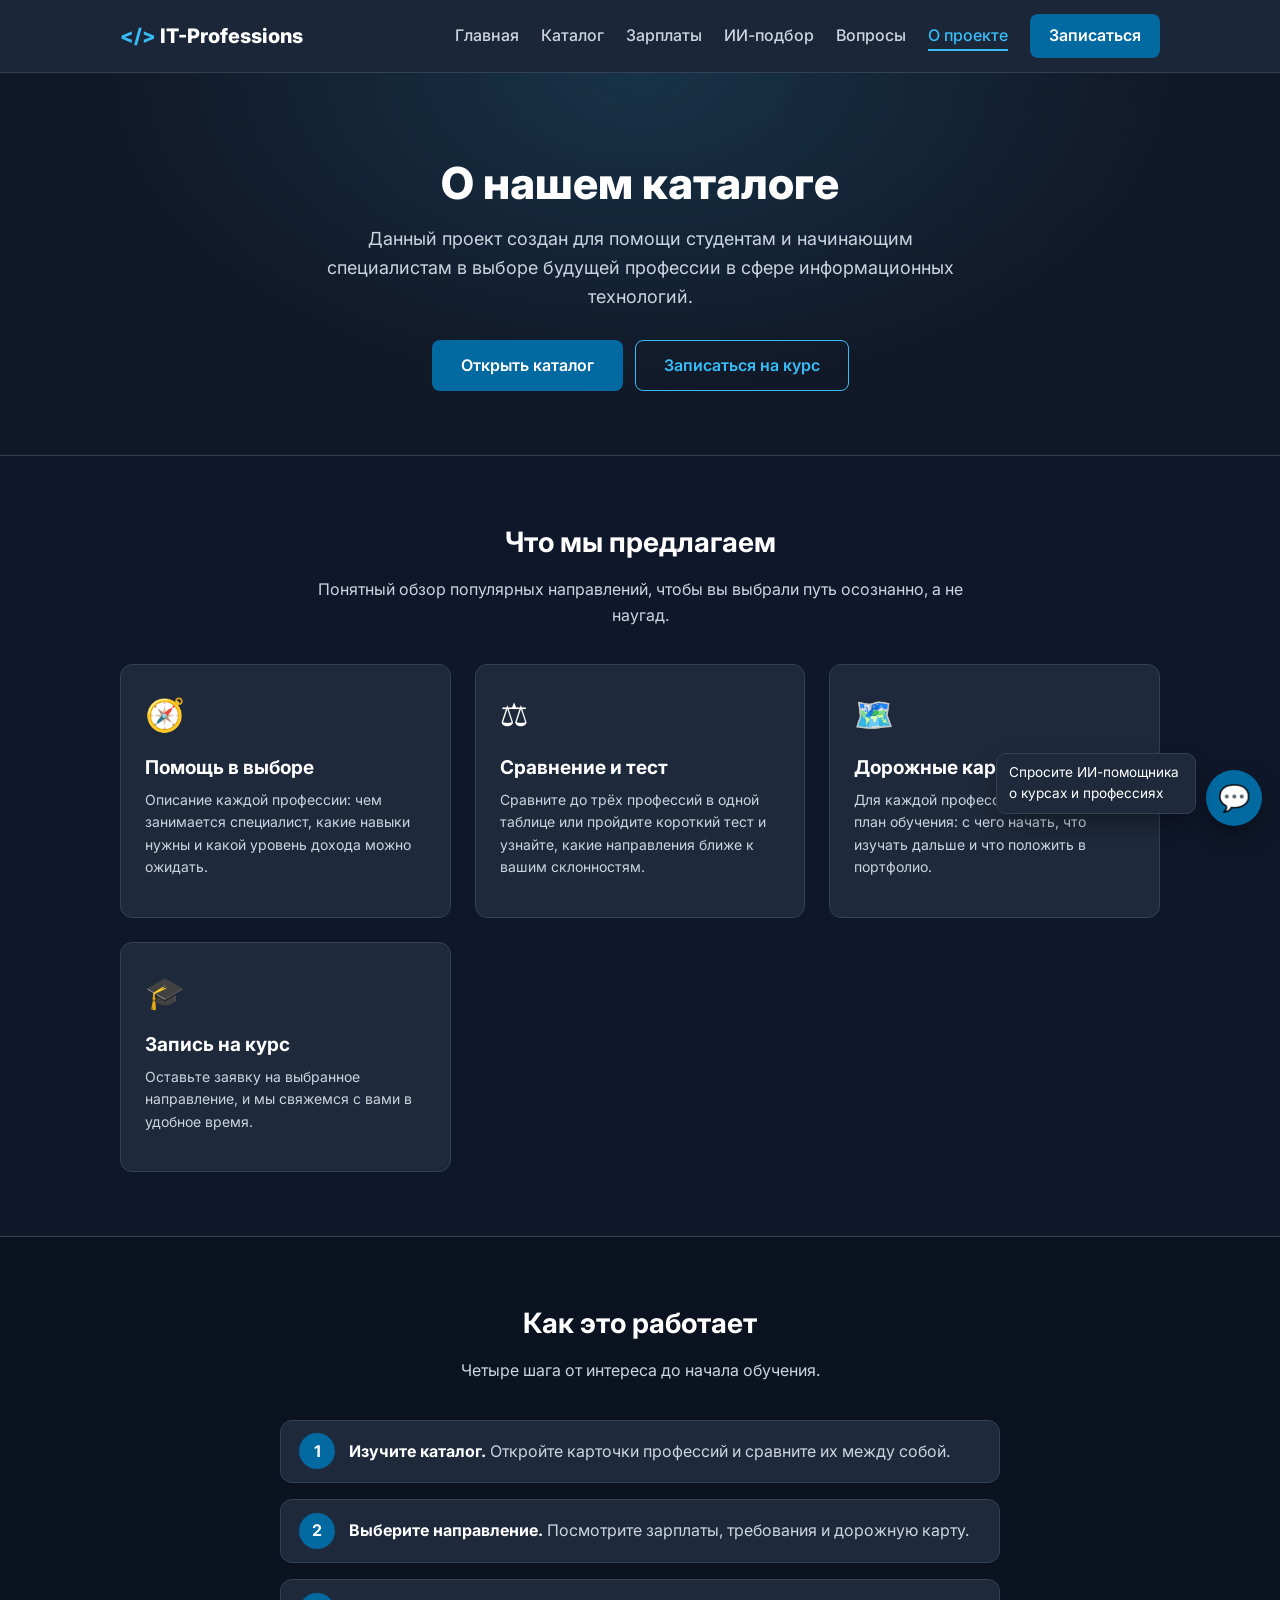
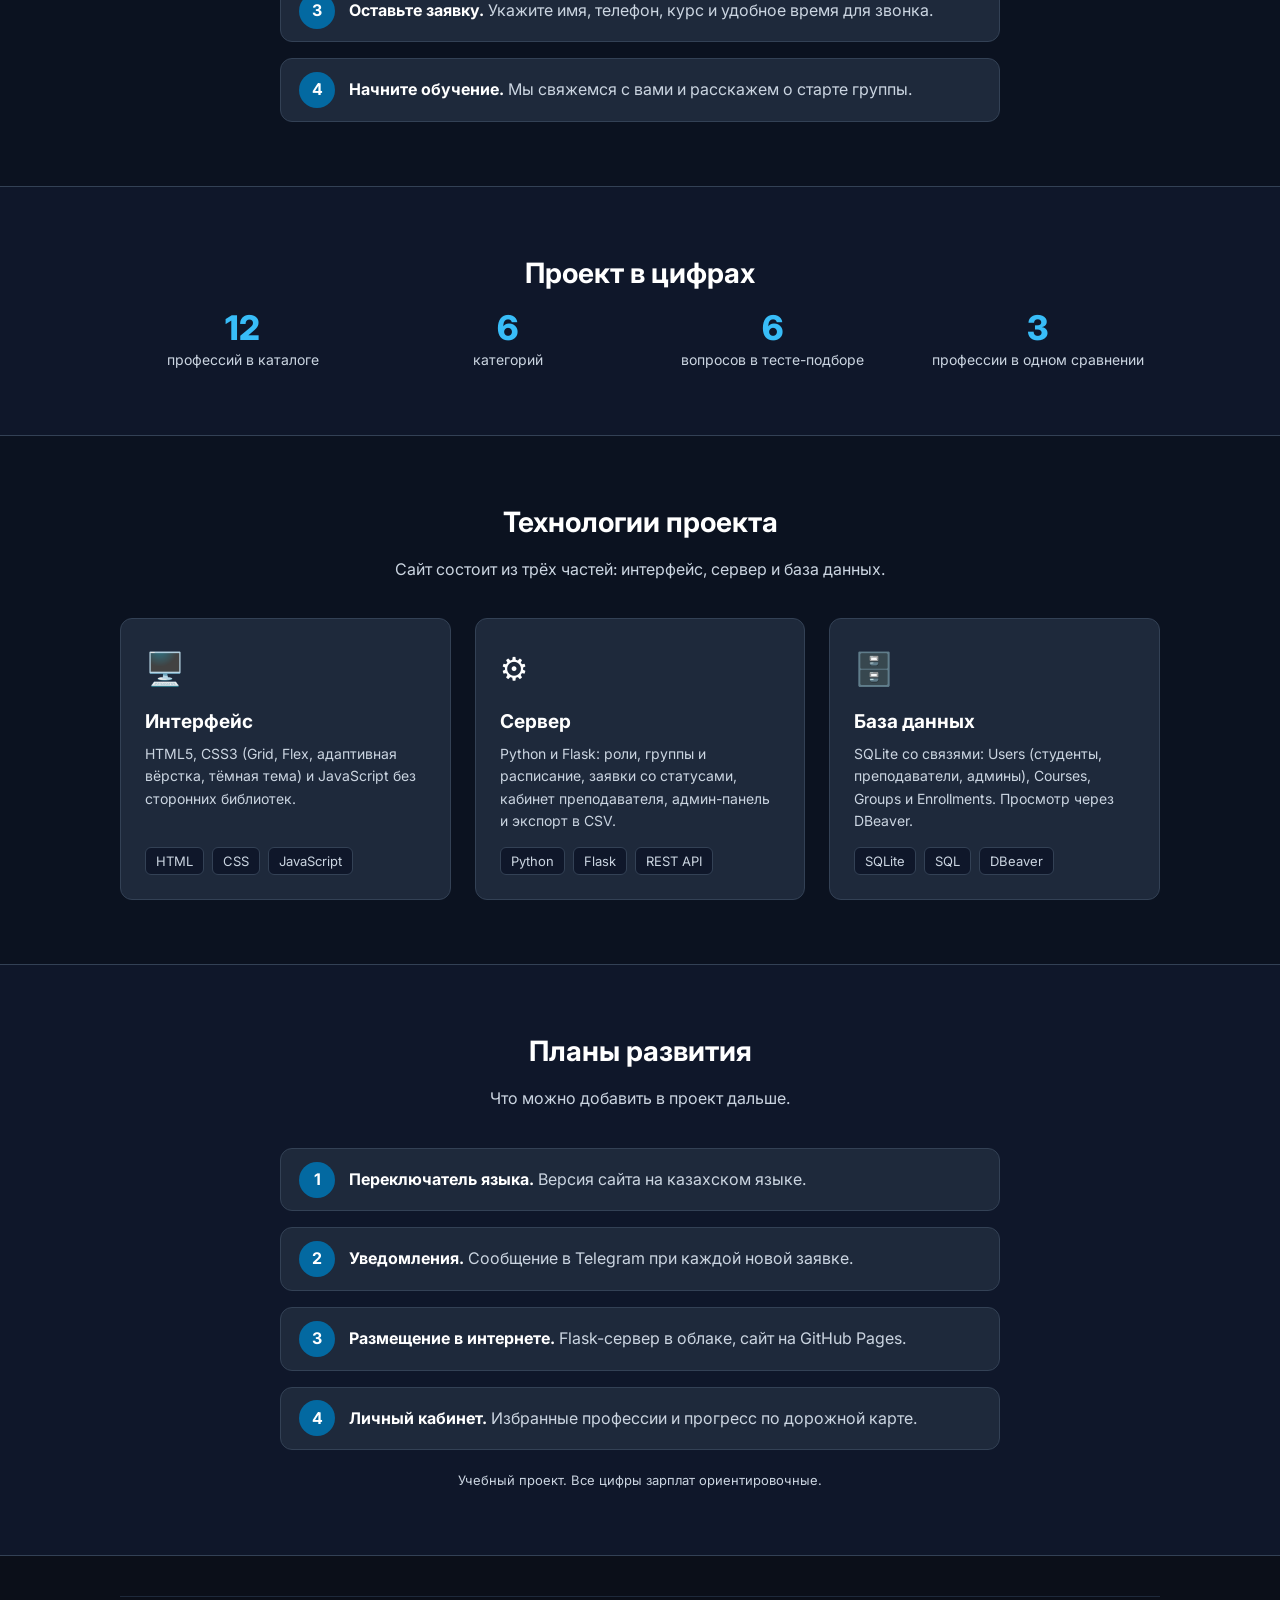
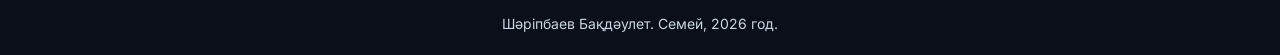
==== commit 62846a69: "Final polish: 110 enrollments, groups, teachers and analytics fully synced" ====
--- a/about.html
+++ b/about.html
@@ -143,5 +143,6 @@
   <script src="data.js"></script>
   <script src="auth.js"></script>
   <script src="script.js"></script>
+  <script src="chat.js"></script>
 </body>
 </html>
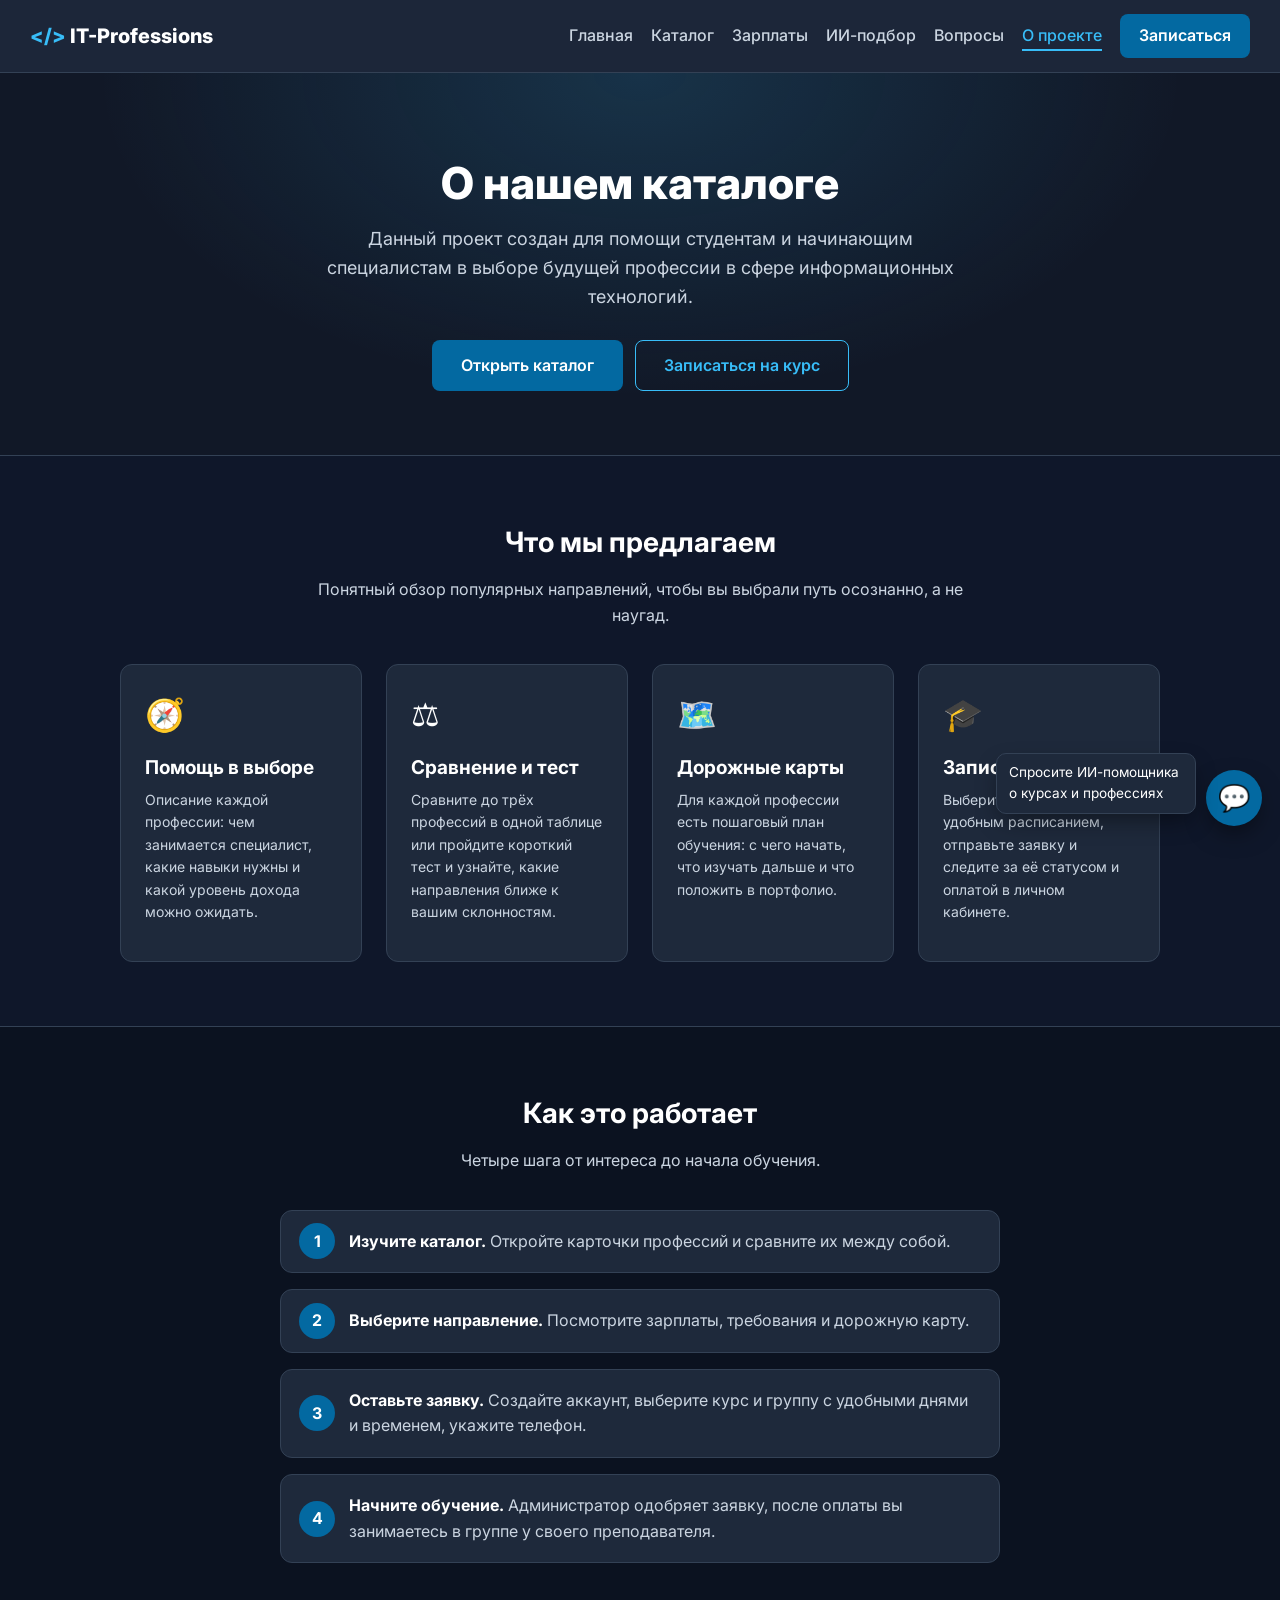
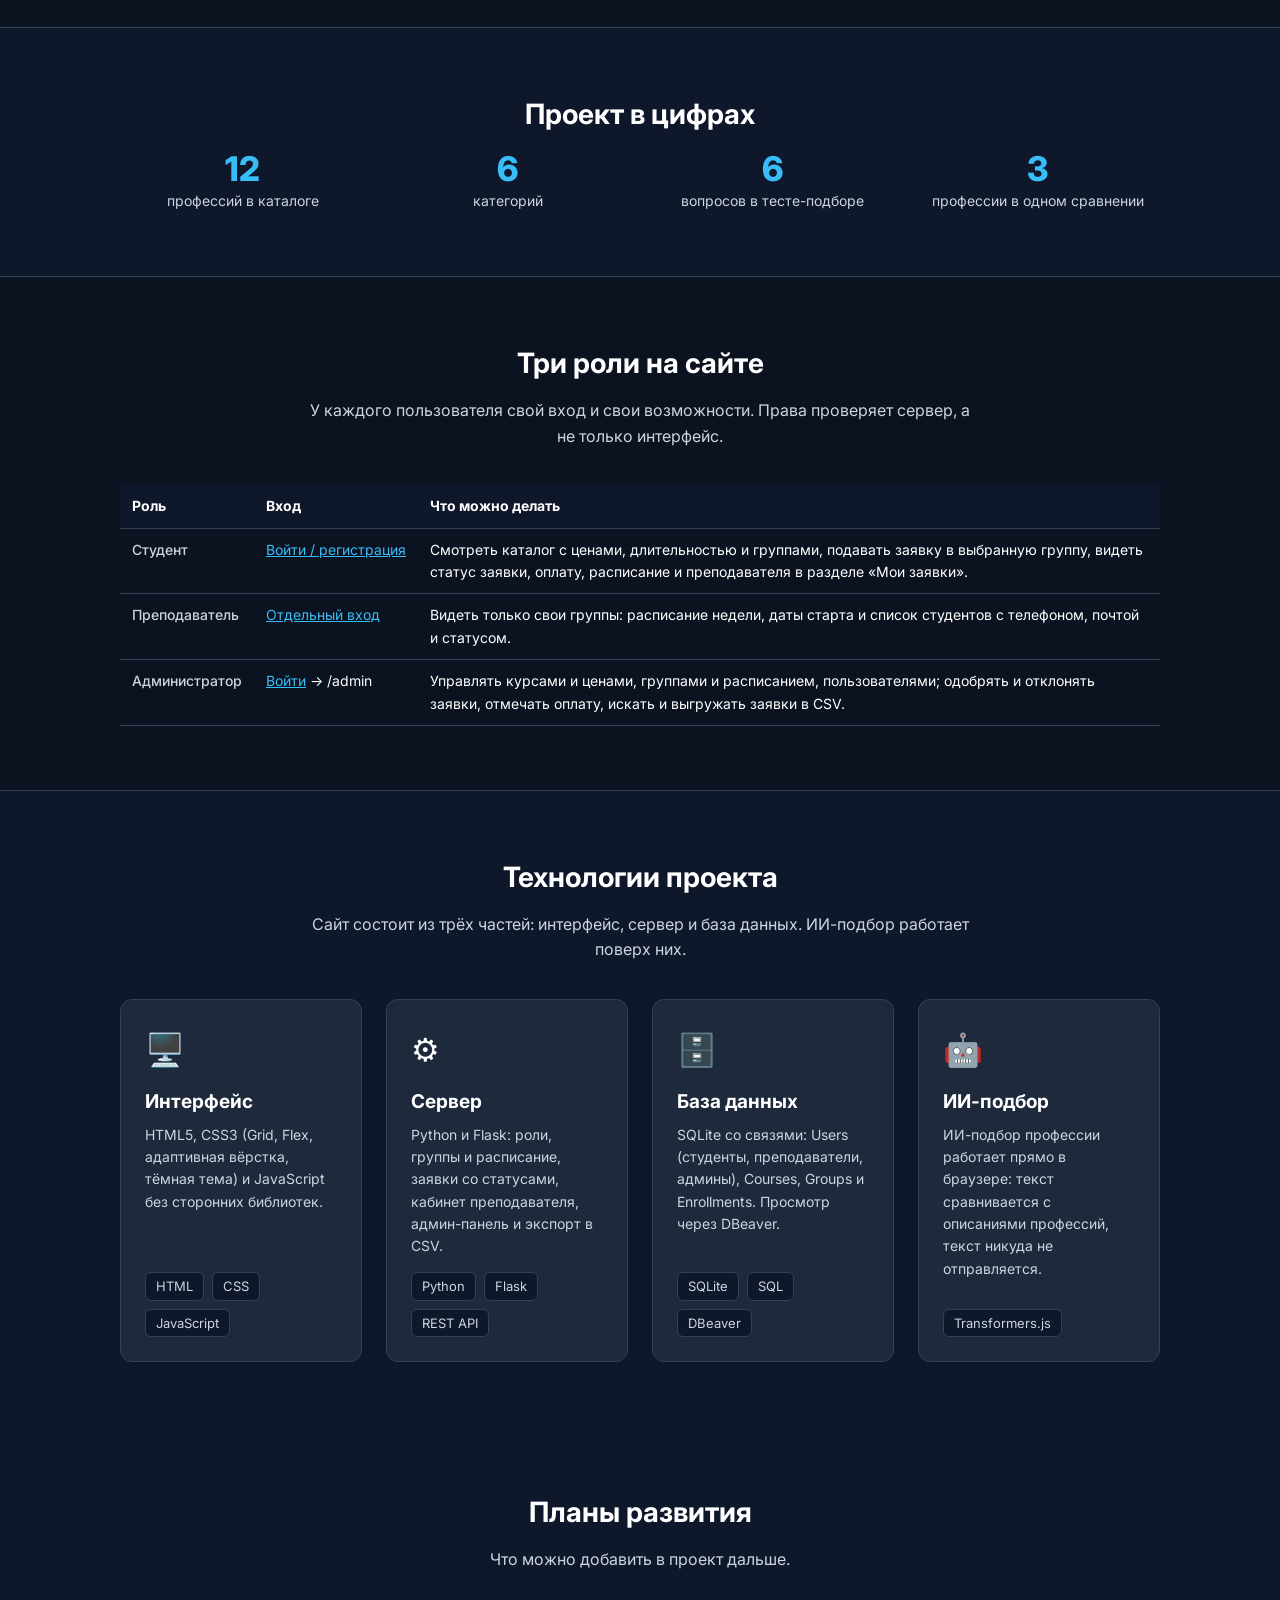
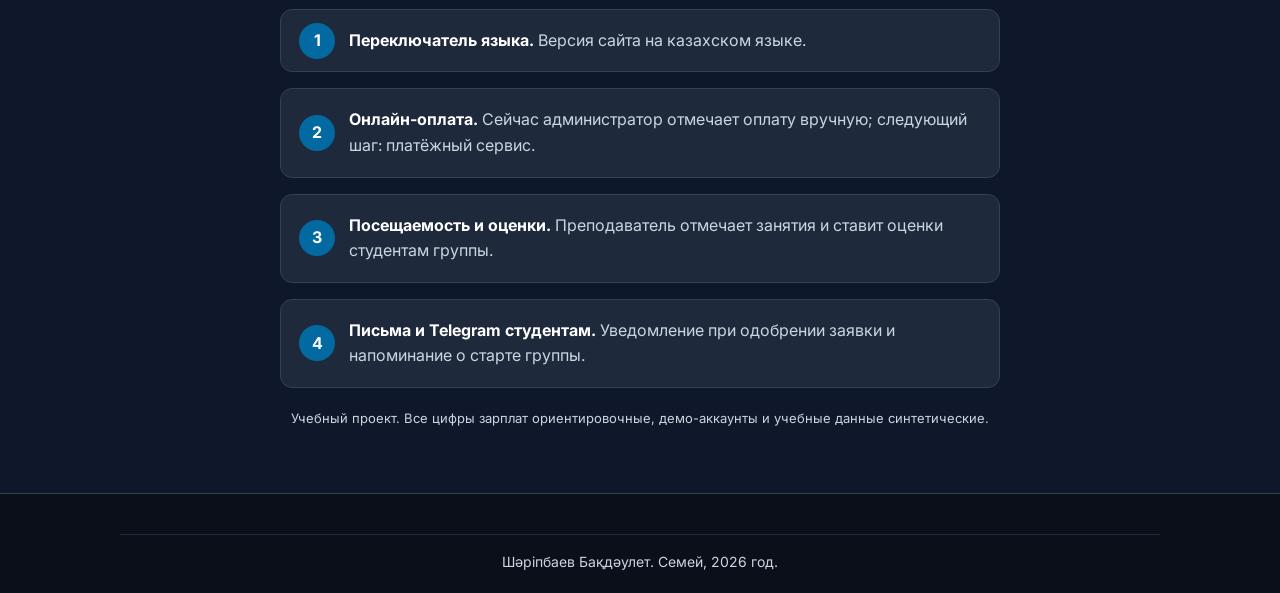
==== commit d98fd148: "Update dashboards, add Stepik links, and remove analytics page" ====
--- a/about.html
+++ b/about.html
@@ -43,7 +43,7 @@
     <div class="container">
       <h2>Что мы предлагаем</h2>
       <p class="section__lead">Понятный обзор популярных направлений, чтобы вы выбрали путь осознанно, а не наугад.</p>
-      <div class="cards">
+      <div class="cards cards--4">
         <article class="card card--text">
           <div class="card__icon">🧭</div>
           <h3>Помощь в выборе</h3>
@@ -61,8 +61,8 @@
         </article>
         <article class="card card--text">
           <div class="card__icon">🎓</div>
-          <h3>Запись на курс</h3>
-          <p>Оставьте заявку на выбранное направление, и мы свяжемся с вами в удобное время.</p>
+          <h3>Запись в группу</h3>
+          <p>Выберите курс и группу с удобным расписанием, отправьте заявку и следите за её статусом и оплатой в личном кабинете.</p>
         </article>
       </div>
     </div>
@@ -75,8 +75,8 @@
       <ol class="steps">
         <li><strong>Изучите каталог.</strong> Откройте карточки профессий и сравните их между собой.</li>
         <li><strong>Выберите направление.</strong> Посмотрите зарплаты, требования и дорожную карту.</li>
-        <li><strong>Оставьте заявку.</strong> Укажите имя, телефон, курс и удобное время для звонка.</li>
-        <li><strong>Начните обучение.</strong> Мы свяжемся с вами и расскажем о старте группы.</li>
+        <li><strong>Оставьте заявку.</strong> Создайте аккаунт, выберите курс и группу с удобными днями и временем, укажите телефон.</li>
+        <li><strong>Начните обучение.</strong> Администратор одобряет заявку, после оплаты вы занимаетесь в группе у своего преподавателя.</li>
       </ol>
     </div>
   </section>
@@ -95,9 +95,25 @@
 
   <section class="section section--alt">
     <div class="container">
+      <h2>Три роли на сайте</h2>
+      <p class="section__lead">У каждого пользователя свой вход и свои возможности. Права проверяет сервер, а не только интерфейс.</p>
+      <div class="table-wrap">
+        <table class="table">
+          <thead><tr><th>Роль</th><th>Вход</th><th>Что можно делать</th></tr></thead>
+          <tbody>
+            <tr><th>Студент</th><td class="nowrap"><a href="login.html">Войти / регистрация</a></td><td>Смотреть каталог с ценами, длительностью и группами, подавать заявку в выбранную группу, видеть статус заявки, оплату, расписание и преподавателя в разделе «Мои заявки».</td></tr>
+            <tr><th>Преподаватель</th><td class="nowrap"><a href="/teacher">Отдельный вход</a></td><td>Видеть только свои группы: расписание недели, даты старта и список студентов с телефоном, почтой и статусом.</td></tr>
+            <tr><th>Администратор</th><td class="nowrap"><a href="login.html">Войти</a> → /admin</td><td>Управлять курсами и ценами, группами и расписанием, пользователями; одобрять и отклонять заявки, отмечать оплату, искать и выгружать заявки в CSV.</td></tr>
+          </tbody>
+        </table>
+      </div>
+    </div>
+  </section>
+  <section class="section">
+    <div class="container">
       <h2>Технологии проекта</h2>
-      <p class="section__lead">Сайт состоит из трёх частей: интерфейс, сервер и база данных.</p>
-      <div class="cards">
+      <p class="section__lead">Сайт состоит из трёх частей: интерфейс, сервер и база данных. ИИ-подбор работает поверх них.</p>
+      <div class="cards cards--4">
         <article class="card card--text">
           <div class="card__icon">🖥️</div>
           <h3>Интерфейс</h3>
@@ -116,6 +132,12 @@
           <p>SQLite со связями: Users (студенты, преподаватели, админы), Courses, Groups и Enrollments. Просмотр через DBeaver.</p>
           <div class="tags"><span class="tag">SQLite</span><span class="tag">SQL</span><span class="tag">DBeaver</span></div>
         </article>
+        <article class="card card--text">
+          <div class="card__icon">🤖</div>
+          <h3>ИИ-подбор</h3>
+          <p>ИИ-подбор профессии работает прямо в браузере: текст сравнивается с описаниями профессий, текст никуда не отправляется.</p>
+          <div class="tags"><span class="tag">Transformers.js</span></div>
+        </article>
       </div>
     </div>
   </section>
@@ -126,11 +148,11 @@
       <p class="section__lead">Что можно добавить в проект дальше.</p>
       <ol class="steps">
         <li><strong>Переключатель языка.</strong> Версия сайта на казахском языке.</li>
-        <li><strong>Уведомления.</strong> Сообщение в Telegram при каждой новой заявке.</li>
-        <li><strong>Размещение в интернете.</strong> Flask-сервер в облаке, сайт на GitHub Pages.</li>
-        <li><strong>Личный кабинет.</strong> Избранные профессии и прогресс по дорожной карте.</li>
+        <li><strong>Онлайн-оплата.</strong> Сейчас администратор отмечает оплату вручную; следующий шаг: платёжный сервис.</li>
+        <li><strong>Посещаемость и оценки.</strong> Преподаватель отмечает занятия и ставит оценки студентам группы.</li>
+        <li><strong>Письма и Telegram студентам.</strong> Уведомление при одобрении заявки и напоминание о старте группы.</li>
       </ol>
-      <p class="note">Учебный проект. Все цифры зарплат ориентировочные.</p>
+      <p class="note">Учебный проект. Все цифры зарплат ориентировочные, демо-аккаунты и учебные данные синтетические.</p>
     </div>
   </section>
 
--- a/style.css
+++ b/style.css
@@ -1393,9 +1393,6 @@
 .platform-note { max-width: 560px; margin: 0 auto 16px; padding: 12px 16px; text-align: center; color: var(--text-muted);
   background: rgba(74, 222, 128, 0.08); border: 1px solid rgba(74, 222, 128, 0.35); border-radius: var(--radius); font-size: 14px; }
 
-/* ---------- Аналитика ---------- */
-.hero--compact { padding: 56px 0 44px; }
-
 /* ---------- ИИ-подбор ---------- */
 .ai-box textarea { min-height: 110px; }
 .ai-meta { text-align: right; color: var(--text-muted); font-size: 12px; margin-top: -8px; }
@@ -1430,3 +1427,69 @@
 /* Крупные цифры в блоках статистики не должны выталкивать страницу за край экрана (360 px и ниже) */
 .stat__number { font-size: clamp(19px, 3.4vw, 34px); overflow-wrap: anywhere; }
 .stat__label { overflow-wrap: anywhere; }
+
+/* ---------- Полировка: таблицы, плитки, шапка, выбор расписания ---------- */
+.table td.nowrap, .table th.nowrap { white-space: nowrap; }
+.table td small a { white-space: nowrap; }
+.stat__number { white-space: nowrap; overflow-wrap: normal; }          /* «150 000 ₸» не рвётся на две строки */
+#heroStats .stat__number { font-size: clamp(20px, 2.6vw, 30px); }
+#tiles { grid-template-columns: repeat(auto-fit, minmax(128px, 1fr)); gap: 12px; }
+#tiles .tile { padding: 16px 10px; }
+#tiles .stat__number { font-size: clamp(20px, 2.2vw, 28px); }
+
+.day-picker { display: flex; flex-wrap: wrap; gap: 8px 10px; margin-top: 4px; }
+.day-picker label { display: inline-flex; align-items: center; gap: 6px; font-weight: 500; color: #fff; background: var(--bg-main);
+  border: 1px solid var(--border-color); border-radius: 8px; padding: 8px 12px; cursor: pointer; }
+.day-picker label:has(input:checked) { border-color: var(--accent); background: rgba(56, 189, 248, 0.14); color: var(--accent); }
+.day-picker input { width: auto; accent-color: var(--accent); }
+.schedule-preview { color: var(--text-muted); font-size: 14px; }
+.schedule-preview strong { color: var(--accent); font-size: 16px; }
+
+.pager { display: flex; align-items: center; justify-content: center; gap: 16px; margin: 18px 0 4px; color: var(--text-muted); }
+.pager[hidden] { display: none; }
+.pager button:disabled { opacity: .4; cursor: default; }
+
+/* Шапка: 9 пунктов меню не должны переноситься на вторую строку */
+.header nav a { white-space: nowrap; }
+@media (min-width: 1181px) {
+  .header .container { max-width: 1260px; }
+  .header nav ul { gap: 18px; }
+}
+
+/* О проекте: четыре карточки в одну строку на широком экране, две на планшете */
+.cards--4 { grid-template-columns: repeat(4, minmax(0, 1fr)); }
+@media (max-width: 1000px) { .cards--4 { grid-template-columns: repeat(2, minmax(0, 1fr)); } }
+@media (max-width: 560px) { .cards--4 { grid-template-columns: 1fr; } }
+
+/* ===== Кнопка «Перейти на платформу», сводные блоки кабинетов и дерево «преподаватель → курс → группа → студенты» ===== */
+.platform-btn { display: inline-flex; align-items: center; gap: 6px; background: var(--accent-green); color: #052e16 !important;
+  border: none; border-radius: 6px; padding: 9px 14px; font-weight: 700; font-size: 14px; text-decoration: none; white-space: nowrap; transition: filter .2s; }
+.platform-btn:hover { filter: brightness(1.1); }
+.platform-btn--small { padding: 6px 10px; font-size: 13px; }
+.card__actions { flex-wrap: wrap; }
+.card__platform { margin-top: 10px; }
+
+.course-card .platform-btn { margin-top: 14px; }
+.course-card .pills { display: flex; flex-wrap: wrap; gap: 6px; margin: 4px 0 2px; }
+.course-card .group-line { color: var(--text-muted); font-size: 13px; margin: 2px 0 0; }
+
+.course-block { background: var(--bg-card); border: 1px solid var(--border-color); border-radius: var(--radius); padding: 20px; margin-bottom: 28px; }
+.course-block__head { display: flex; justify-content: space-between; align-items: flex-start; gap: 14px; flex-wrap: wrap; }
+.course-block__head h3 { margin: 0 0 4px; }
+.course-block__desc { color: var(--text-muted); margin: 6px 0 0; max-width: 720px; }
+.course-block .group-card { background: var(--bg-main); margin: 16px 0 0; }
+.course-block .group-card h4 { margin: 0; font-size: 16px; }
+
+.tree-tools { display: flex; gap: 8px; flex-wrap: wrap; margin: 4px 0 12px; }
+.tree details { background: var(--bg-card); border: 1px solid var(--border-color); border-radius: 10px; margin-bottom: 8px; }
+.tree details details { background: var(--bg-main); margin: 8px 12px 8px 16px; }
+.tree details details details { background: var(--bg-card); }
+.tree summary { cursor: pointer; padding: 10px 14px; display: flex; flex-wrap: wrap; align-items: center; gap: 8px 12px; list-style: none; }
+.tree summary::-webkit-details-marker { display: none; }
+.tree summary::before { content: '▸'; color: var(--accent); transition: transform .15s; }
+.tree details[open] > summary::before { transform: rotate(90deg); }
+.tree summary b { color: #fff; }
+.tree summary small { color: var(--text-muted); }
+.tree__body { padding: 0 12px 12px; }
+.tree__body .table-wrap { margin-top: 6px; }
+.tree--empty { color: var(--text-muted); padding: 10px 0; }
